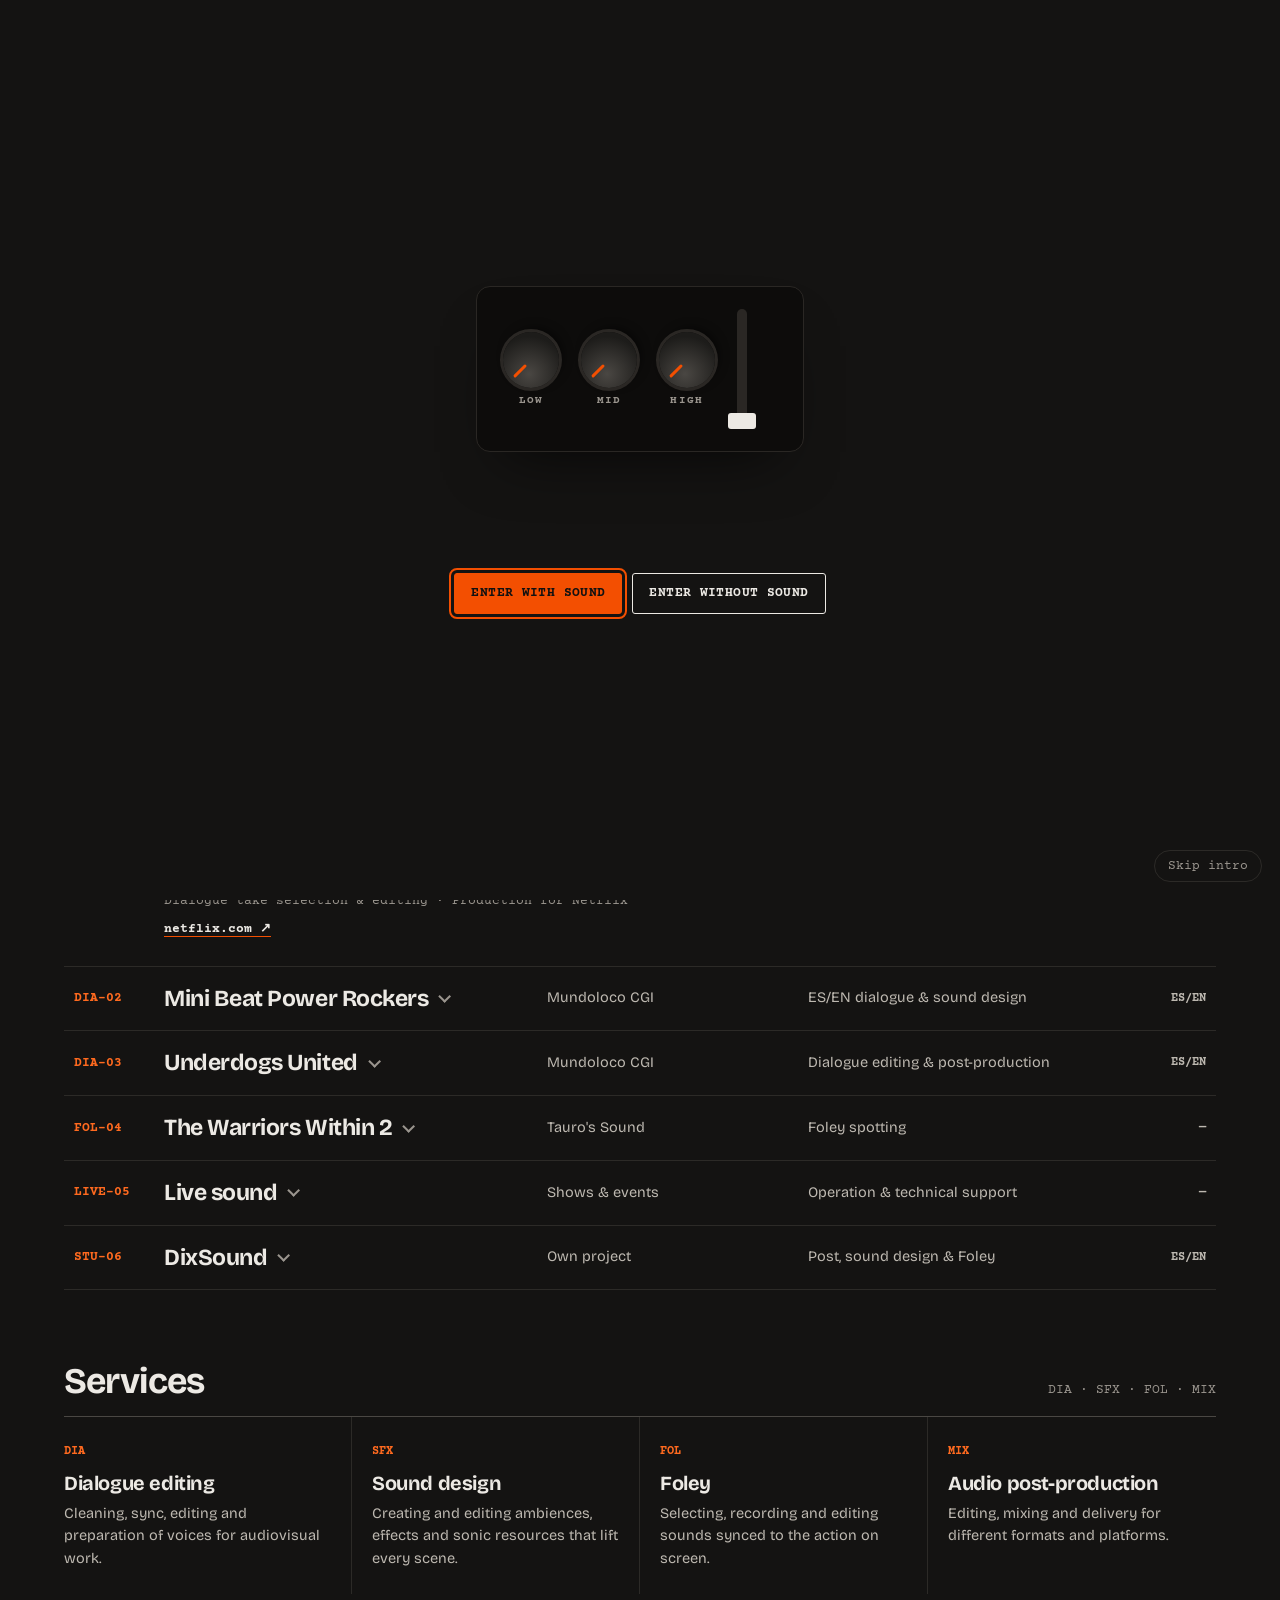
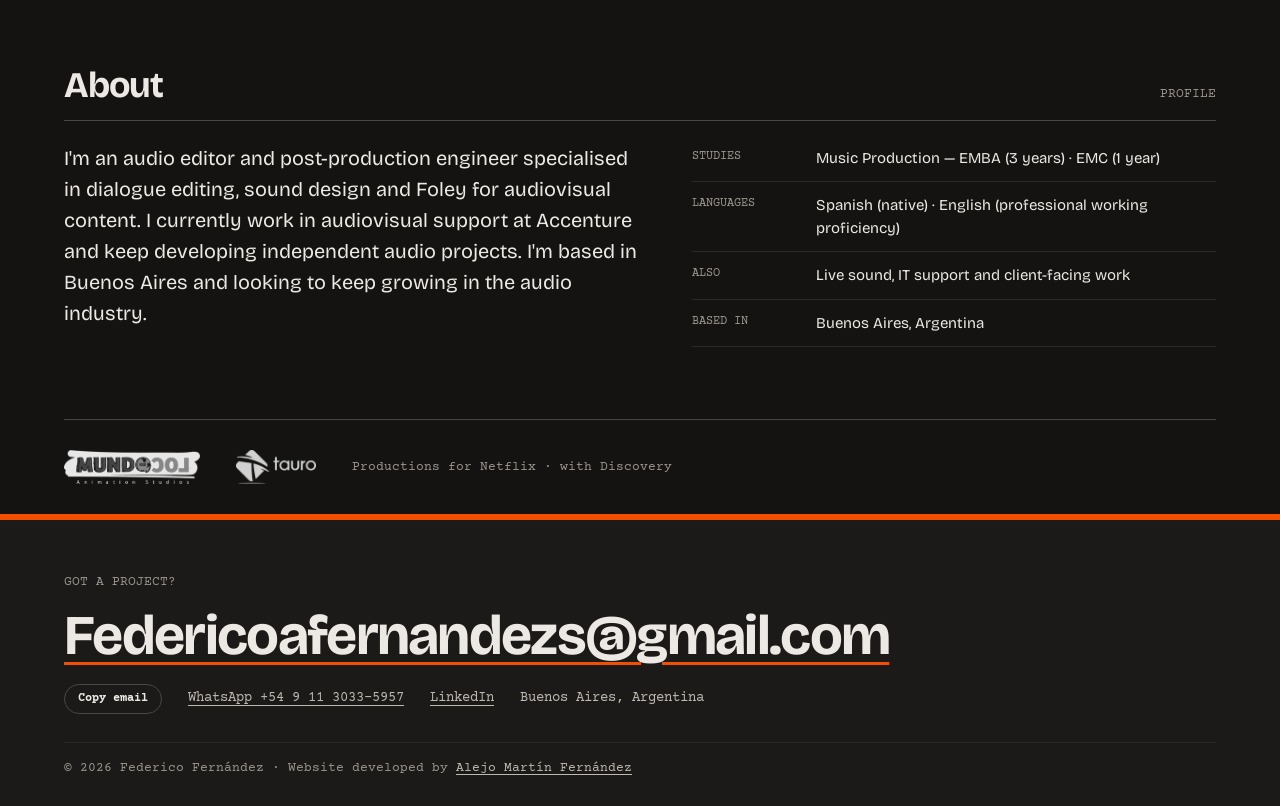
==== index.html @ eef37cda "demo v1" ====
<!doctype html>
<html lang="es" data-site="dark">
<head>
<meta charset="utf-8">
<meta name="viewport" content="width=device-width, initial-scale=1, viewport-fit=cover">
<title>Federico Fernández · Editor y postproductor de audio</title>
<meta name="description" content="Federico Fernández, editor y postproductor de audio en Buenos Aires. Edición de diálogos, diseño sonoro y Foley para animación, cine y series. Mafalda, Mini Beat Power Rockers, Underdogs United.">
<link rel="canonical" href="https://federicofernandez.com.ar/">
<meta name="theme-color" content="#141312">
<meta name="color-scheme" content="dark light">

<meta property="og:type" content="website">
<meta property="og:site_name" content="Federico Fernández">
<meta property="og:title" content="Federico Fernández · Editor y postproductor de audio">
<meta property="og:description" content="Edición de diálogos, diseño sonoro y Foley para animación, cine y series. Buenos Aires.">
<meta property="og:url" content="https://federicofernandez.com.ar/">
<meta property="og:image" content="https://federicofernandez.com.ar/og-image.jpg">
<meta property="og:image:width" content="1200">
<meta property="og:image:height" content="630">
<meta property="og:locale" content="es_AR">
<meta property="og:locale:alternate" content="en_US">
<meta name="twitter:card" content="summary_large_image">

<link rel="icon" href="favicon.svg" type="image/svg+xml">
<link rel="icon" href="favicon-32.png" sizes="32x32" type="image/png">
<link rel="apple-touch-icon" href="apple-touch-icon.png">
<link rel="manifest" href="site.webmanifest">

<script>
/* antes de pintar: tema, idioma e intro (evita parpadeos) */
(function(){var d=document.documentElement;d.classList.add('js');
  try{var t=localStorage.getItem('ff-theme');if(t==='light'||t==='dark')d.dataset.site=t}catch(e){}
  var l='es';try{l=localStorage.getItem('ff-lang')||((navigator.language||'').slice(0,2)==='en'?'en':'es')}catch(e){}
  if(l==='en')d.lang='en';
  var rm=window.matchMedia&&matchMedia('(prefers-reduced-motion: reduce)').matches,seen=null;
  try{seen=sessionStorage.getItem('ff-intro')}catch(e){}
  if(!rm&&!seen){d.classList.add('intro-on');setTimeout(function(){if(!window.FF_READY)d.classList.remove('intro-on')},5000)}
})();
</script>

<link rel="preconnect" href="https://fonts.googleapis.com">
<link rel="preconnect" href="https://fonts.gstatic.com" crossorigin>
<link rel="stylesheet" href="https://fonts.googleapis.com/css2?family=Bricolage+Grotesque:opsz,wght@12..96,400..700&family=Courier+Prime:wght@400;700&family=Archivo:wdth,wght@66,800&display=swap">
<link rel="preload" as="image" href="img/fede-oscuro-720.webp" imagesrcset="img/fede-oscuro-480.webp 480w, img/fede-oscuro-720.webp 720w, img/fede-oscuro-960.webp 960w" imagesizes="(max-width: 820px) 230px, 380px">
<link rel="stylesheet" href="css/styles.css">

<script type="application/ld+json">
{
  "@context": "https://schema.org",
  "@type": "Person",
  "name": "Federico Fernández",
  "jobTitle": "Editor y postproductor de audio",
  "url": "https://federicofernandez.com.ar/",
  "image": "https://federicofernandez.com.ar/img/fede-oscuro-720.webp",
  "email": "mailto:Federicoafernandezs@gmail.com",
  "address": {"@type": "PostalAddress", "addressLocality": "Buenos Aires", "addressCountry": "AR"},
  "knowsLanguage": ["es", "en"],
  "knowsAbout": ["Edición de diálogos", "Diseño sonoro", "Foley", "Postproducción de audio"],
  "sameAs": ["https://www.linkedin.com/in/federico-fernandez-954a44223"]
}
</script>
</head>
<body>
<a class="skiplink" href="#trabajos" data-en="Skip to work">Saltar a los trabajos</a>

<!-- INTRO: consola LOW · MID · HIGH (do-re-mi) -->
<div class="intro" id="intro" role="dialog" aria-modal="true" aria-labelledby="intro-name">
  <div class="istack">
    <div class="strip" aria-hidden="true">
      <div class="kw"><div class="knob"></div><span>LOW</span></div>
      <div class="kw"><div class="knob"></div><span>MID</span></div>
      <div class="kw"><div class="knob"></div><span>HIGH</span></div>
      <div class="fd"><i></i></div><div class="mt"></div>
    </div>
    <p class="inm" id="intro-name">Federico Fernández<small>Audio post-production</small></p>
    <div class="gate" id="gate">
      <button type="button" class="btn btn-p" data-sound="1" data-en="Enter with sound">Entrar con sonido</button>
      <button type="button" class="btn" data-sound="0" data-en="Enter without sound">Entrar sin sonido</button>
    </div>
  </div>
  <button type="button" class="skip" id="skip" data-en="Skip intro">Saltar intro</button>
</div>

<header class="bar">
  <div class="wrap">
    <a class="brand" href="#top" aria-label="Federico Fernández, inicio">
      <svg class="logo" viewBox="0 0 632 552" aria-hidden="true"><use href="#pulpo"/></svg>
      <span>Federico Fernández</span>
    </a>
    <nav class="nav" id="nav" aria-label="Principal">
      <a href="#trabajos" data-en="Work">Trabajos</a>
      <a href="#servicios" data-en="Services">Servicios</a>
      <a href="#perfil" data-en="About">Sobre mí</a>
      <a href="#contacto" data-en="Contact">Contacto</a>
    </nav>
    <div class="tools">
      <button type="button" class="ic" id="theme" aria-label="Cambiar a modo claro" data-en-label="Switch to light mode" data-es-label="Cambiar a modo claro">
        <svg viewBox="0 0 24 24" aria-hidden="true"><circle cx="12" cy="12" r="8.5" fill="none" stroke="currentColor" stroke-width="1.8"/><path d="M12 3.5a8.5 8.5 0 0 1 0 17z" fill="currentColor"/></svg>
      </button>
      <div class="lang" role="group" aria-label="Idioma / Language">
        <button type="button" data-l="es" aria-pressed="true">ES</button><button type="button" data-l="en" aria-pressed="false">EN</button>
      </div>
      <button type="button" class="ic menu-btn" id="menuBtn" aria-expanded="false" aria-controls="nav" aria-label="Menú" data-en-label="Menu" data-es-label="Menú">
        <svg viewBox="0 0 24 24" aria-hidden="true"><path d="M4 8h16M4 16h16" stroke="currentColor" stroke-width="1.8" fill="none"/></svg>
      </button>
    </div>
  </div>
</header>

<main id="top">
  <section class="wrap hero">
    <div class="hero-text">
      <p class="eyebrow rv" data-en="Audio editor &amp; post-production — Buenos Aires">Editor y postproductor de audio — Buenos Aires</p>
      <h1 class="rv" data-en="&lt;mark&gt;Dialogue editing&lt;/mark&gt;, &lt;mark&gt;sound design&lt;/mark&gt; and &lt;mark&gt;Foley&lt;/mark&gt; for animation, film and series.">Edición de <mark>diálogos</mark>, <mark>diseño sonoro</mark> y <mark>Foley</mark> para animación, cine y series.</h1>
      <p class="lead rv" data-en="I've worked on productions for Netflix and Discovery through Mundoloco CGI, and on Foley for The Warriors Within 2 with Tauro's Sound.">Trabajé en producciones para Netflix y Discovery a través de Mundoloco CGI, y en Foley para The Warriors Within 2 con Tauro's Sound.</p>
      <div class="ctas rv">
        <a class="btn btn-p" href="#trabajos" data-en="Listen to my work">Escuchar trabajos</a>
        <a class="btn" href="cv/federico-fernandez-cv.pdf" target="_blank" rel="noopener" data-en="Download CV">Descargar CV</a>
      </div>
    </div>
    <figure class="frm rv">
      <img class="ph ph-d" src="img/fede-oscuro-720.webp" srcset="img/fede-oscuro-480.webp 480w, img/fede-oscuro-720.webp 720w, img/fede-oscuro-960.webp 960w" sizes="(max-width: 820px) 230px, 380px" width="720" height="960" alt="Retrato de Federico Fernández" fetchpriority="high">
      <img class="ph ph-l" src="img/fede-claro-720.webp" srcset="img/fede-claro-480.webp 480w, img/fede-claro-720.webp 720w, img/fede-claro-960.webp 960w" sizes="(max-width: 820px) 230px, 380px" width="720" height="960" alt="Retrato de Federico Fernández" loading="lazy">
      <span class="note" aria-hidden="true">FF — DIA / SFX / FOL</span>
      <figcaption class="burn" aria-hidden="true"><span id="tc">TC 01:00:00:00</span><span>V1</span></figcaption>
    </figure>
  </section>

  <section class="wrap sec" id="trabajos" aria-labelledby="h-work">
    <div class="sech rv"><h2 id="h-work" data-en="Selected work">Trabajos</h2><span id="cueCount">6 cues</span></div>
    <div class="th" aria-hidden="true"><span>Cue</span><span data-en="Project">Proyecto</span><span data-en="Studio">Estudio</span><span data-en="Task">Tarea</span><span data-en="Lang.">Idioma</span></div>
    <div id="cues">
      <noscript><p>Mafalda (Mundoloco CGI · Netflix) · Mini Beat Power Rockers (Mundoloco CGI · Discovery) · Underdogs United (Mundoloco CGI · Discovery) · The Warriors Within 2 (Tauro's Sound) · Sonido en vivo · DixSound</p></noscript>
    </div>
  </section>

  <section class="wrap sec" id="servicios" aria-labelledby="h-serv">
    <div class="sech rv"><h2 id="h-serv" data-en="Services">Servicios</h2><span>DIA · SFX · FOL · MIX</span></div>
    <div class="sv">
      <div class="rv"><b>DIA</b><h3 data-en="Dialogue editing">Edición de diálogos</h3><p data-en="Cleaning, sync, editing and preparation of voices for audiovisual work.">Limpieza, sincronización, edición y preparación de voces para audiovisual.</p></div>
      <div class="rv"><b>SFX</b><h3 data-en="Sound design">Diseño sonoro</h3><p data-en="Creating and editing ambiences, effects and sonic resources that lift every scene.">Creación y edición de ambientes, efectos y recursos sonoros para potenciar cada escena.</p></div>
      <div class="rv"><b>FOL</b><h3>Foley</h3><p data-en="Selecting, recording and editing sounds synced to the action on screen.">Selección, grabación y edición de sonidos sincronizados con la acción en pantalla.</p></div>
      <div class="rv"><b>MIX</b><h3 data-en="Audio post-production">Postproducción de audio</h3><p data-en="Editing, mixing and delivery for different formats and platforms.">Edición, mezcla y preparación de audio para distintos formatos y plataformas.</p></div>
    </div>
  </section>

  <section class="wrap sec" id="perfil" aria-labelledby="h-about">
    <div class="sech rv"><h2 id="h-about" data-en="About">Sobre mí</h2><span data-en="Profile">Perfil</span></div>
    <div class="about">
      <p class="bio rv" data-en="I'm an audio editor and post-production engineer specialised in dialogue editing, sound design and Foley for audiovisual content. I currently work in audiovisual support at Accenture and keep developing independent audio projects. I'm based in Buenos Aires and looking to keep growing in the audio industry.">Soy editor y postproductor de audio, especializado en edición de diálogos, diseño sonoro y Foley para contenido audiovisual. Actualmente trabajo en soporte audiovisual en Accenture y sigo desarrollando proyectos de audio de forma independiente. Estoy en Buenos Aires y busco seguir creciendo en la industria del audio.</p>
      <dl class="facts rv">
        <div><dt data-en="Studies">Formación</dt><dd data-en="Music Production — EMBA (3 years) · EMC (1 year)">Producción musical — EMBA (3 años) · EMC (1 año)</dd></div>
        <div><dt data-en="Languages">Idiomas</dt><dd data-en="Spanish (native) · English (professional working proficiency)">Español (nativo) · Inglés (nivel profesional)</dd></div>
        <div><dt data-en="Also">Además</dt><dd data-en="Live sound, IT support and client-facing work">Sonido en vivo, soporte IT y atención a clientes</dd></div>
        <div><dt data-en="Based in">Base</dt><dd>Buenos Aires, Argentina</dd></div>
      </dl>
    </div>
  </section>

  <div class="wrap">
    <div class="cl rv">
      <img class="cl-mlc" src="img/mundoloco.webp" width="288" height="72" alt="Mundoloco CGI" loading="lazy">
      <img class="cl-tau" src="img/tauro.webp" width="169" height="72" alt="Tauro's Sound" loading="lazy">
      <span data-en="Productions for Netflix · with Discovery">Producciones para Netflix · con Discovery</span>
    </div>
  </div>
</main>

<footer id="contacto">
  <div class="wrap">
    <p class="kick" data-en="Got a project?">¿Tenés un proyecto?</p>
    <div class="big"><a href="mailto:Federicoafernandezs@gmail.com">Federicoafernandezs@gmail.com</a></div>
    <div class="row">
      <button type="button" class="copy" id="copy" data-en="Copy email">Copiar mail</button>
      <a href="https://wa.me/5491130335957" target="_blank" rel="noopener">WhatsApp +54 9 11 3033-5957</a>
      <a href="https://www.linkedin.com/in/federico-fernandez-954a44223" target="_blank" rel="noopener">LinkedIn</a>
      <span>Buenos Aires, Argentina</span>
    </div>
    <p class="credit">© <span id="yr">2026</span> Federico Fernández · <span data-en="Website developed by">Sitio desarrollado por</span> <a href="https://alejomfernandez.com.ar" target="_blank" rel="noopener">Alejo Martín Fernández</a></p>
  </div>
</footer>

<audio id="player" preload="none"></audio>
<div class="toast" id="toast" role="status" aria-live="polite"></div>

<svg width="0" height="0" style="position:absolute" aria-hidden="true"><defs><symbol id="pulpo" viewBox="0 0 632 552"><path fill-rule="evenodd" d="M200 5.5C195.8 7.2 191.7 7.9 182.6 8.3C168.4 9.1 164 10.8 157.8 18.2C152.5 24.4 146.1 30.8 138.2 37.8C131.5 43.6 124.2 54.8 122.1 62.2C120.9 66.3 121.1 67.8 123.1 75.9C125.2 83.8 126.2 85.9 130.9 91.8C137.7 100.3 144.7 114.8 152.2 136.5C160.2 159.4 161 162.5 161 169.2C161 174.8 160.9 175 157 177.5C154.9 178.8 152.6 180.8 152.1 181.8C150.2 185.4 134 187.2 124 184.9C117.1 183.3 104 176.8 98.2 171.9C90.6 165.7 85.3 161.7 79.1 157.4L73.7 153.7L78.6 151.8C82.6 150.2 84.1 150.1 86.7 151C88.4 151.6 92.4 152.5 95.5 153C106.4 154.8 122.9 148.3 129.3 139.8C137 129.7 133.2 114.6 122.5 112.6C115.4 111.2 108 114.8 104.5 121.4C101.6 126.8 103.4 127.9 110.2 124.7C114.8 122.5 115.8 122.3 117.5 123.4C123.3 127.2 116.4 134.2 103.1 138L94.9 140.3L92.2 138.2C84.2 131.8 82.2 131.2 62.3 128.4C60.6 128.1 57 126.4 54.3 124.5C43.2 116.5 37 114.8 26.5 117C16.1 119.1 11.2 122.6 7.2 130.5C4.4 136.2 2.6 145.4 3.9 147.9C4.5 148.9 8.5 151.2 12.7 153C17 154.8 22 157.5 23.8 159.1C26.4 161.4 28 162 31.6 162C36 162 46.3 164.9 50 167.2C51 167.9 52.1 169.3 52.4 170.5C52.7 171.7 54.6 173.3 57 174.4C61 176.2 62.6 178 64.6 183.5C65.3 185.4 67.1 187.1 69.8 188.5C72.1 189.7 75.2 191.8 76.7 193.2C80.4 196.7 86.1 200 88.3 200C90.9 200 100.5 207.4 102.8 211.2C103.9 213 105.3 216.1 105.9 218.1C107.3 222.6 110.5 226 113.1 226C114.3 226 116.5 227.1 118.2 228.5C119.8 229.9 122.1 231 123.4 231C124.6 231 126.6 231.7 127.8 232.6C129.5 233.8 131.3 234 134.5 233.5C137 233.2 139.8 233.3 140.9 233.9C142 234.5 146.5 235.1 151 235.2C157.9 235.3 159.5 235 162 233.2C163.6 232 166.2 231 167.7 231C169.3 231 172.4 230.1 174.5 228.9C176.7 227.8 180.2 226.9 182.3 226.9C184.4 226.9 187.4 226.3 189 225.5C195.5 222.1 202 224.9 204.1 231.9C204.9 234.8 205 238.6 204.1 247C203.1 257.1 202.6 259 199.3 265.1C195.6 271.7 190.7 278.4 182.8 287.4C180.7 289.8 176.2 295.3 172.8 299.7C160 316 154.4 322.6 143.7 333.9C127.5 350.9 123 358.8 123 370C123 376.9 127.1 387 132.6 393.7C142.5 405.7 162 414.3 168.4 409.5C169.5 408.7 171.5 408 173 408C174.7 408 176.9 406.6 179.8 403.5C182.1 401 185.9 398.1 188.3 397C190.6 395.9 196.1 391.7 200.5 387.6L208.5 380.3L207.1 376.9C206.4 375 204.9 371 203.8 368C200.2 357.9 192.1 349 186.5 349C183.2 349 171.1 355.2 168 358.5C165.6 361.1 164.2 368.8 165.4 373.4C166.3 377.1 170.1 377.7 173.8 375C176.4 373 176.7 372.3 176.3 368.9C175.8 365.3 175.9 365 179.5 363.3C183.2 361.5 183.2 361.6 185.1 363.9C186.1 365.2 187 367.3 187 368.6C187 370.9 188.1 372.2 192.4 375.3C195.4 377.5 193.6 380.1 185.8 385C176.4 390.9 173.1 392.3 169.7 391.6C168.1 391.3 165.9 391.5 164.8 392.1C163.2 393 162.4 392.8 160.7 391.2C159.5 390.1 156.9 389 154.9 388.6C149.7 387.7 144.8 384.1 142.6 379.7C141 376.3 140.9 375.2 142 369.7C143.6 361.6 147 354.9 151.7 351C153.8 349.3 162.9 344.2 171.9 339.8C188 332 188.5 331.8 194.4 332.2L200.5 332.7L205.6 327.3C209.9 322.8 211.2 322 214.3 322C217.7 322 218.2 321.6 220.4 317.1C223.2 311.7 230.1 306 237.1 303.4C239.9 302.4 244.8 301.8 250.5 301.7C260.1 301.7 263.4 302.6 285.5 311.1C308.1 319.9 339.5 349.5 346.4 368.6C348.4 374.1 349.9 376.3 354.7 380.7C357.9 383.6 362.5 387.1 365 388.4C367.5 389.7 372.1 392.8 375.2 395.2C378.3 397.5 383.6 401 387 402.9C393.4 406.6 404.7 417.3 408.2 423.1C413.3 431.7 418.4 435 426.5 435C432.7 435 434.6 435.7 440.7 440.7C445.5 444.6 446.9 444.8 452.9 442.6C455.5 441.7 460.3 441 464.7 441C473.7 441 476.6 439.9 485.9 432.7C489.9 429.6 495.9 426.1 499.2 424.8C504.8 422.8 506 421.8 515.1 411.1C520.5 404.7 526.5 396.8 528.5 393.4C530.5 390 534.3 385.3 537 383.1C541.7 379.1 542.1 379 549.3 379C557.1 379 558.9 378 562 372.1C563.5 369.3 571.7 365.4 586.5 360.7C601.6 355.9 603.9 354.9 608.7 350.1C611 347.9 613.5 346 614.3 346C616.5 346 623.9 337.3 626.3 332.1C628.6 326.8 628.3 321.5 624.5 306.7C622.3 297.5 622.2 296.5 623.5 292.7C626.8 283.3 623.3 282.1 618.8 291C615.3 298.1 613.7 308.3 614.6 318.2C615.7 331.4 610.8 345.2 604.5 346.6C602.9 346.9 598.1 348.7 594 350.5C589.9 352.3 578.4 356.2 568.5 359.1C544.2 366.1 535.9 370.3 525.1 381.1C520.5 385.7 515.3 391.8 513.5 394.5C503.9 409.1 502.9 410 493 415.3C487.8 418 482.2 421.3 480.7 422.6C476.6 426.1 470.8 427.2 459.5 426.8C449.6 426.5 449.2 426.4 443.4 422.6C440.2 420.4 435 417.7 432 416.5C427.3 414.7 425.7 413.3 421.3 407.4C418.3 403.4 413.7 398.8 410.3 396.5C406.6 393.9 403.7 390.9 402.4 388.3C395.6 375 387 364.9 373.9 354.9C366.3 349.1 364 345.8 364 340.5C364 336.5 360.9 328 358.7 325.9C357.5 324.8 352.9 321.8 348.6 319.2C340.6 314.4 335.5 309.3 321.8 292.2C315.1 283.9 306.8 277 303.5 277C299.3 277 298.8 283.1 302.5 289C303.9 291.2 304.8 293 304.5 293C304.2 293 301.9 291.5 299.3 289.6C296.6 287.8 291.4 285 287.5 283.4C281.5 281 279.2 280.5 271.5 280.5C259.5 280.6 252.7 283 235 293.5C222.4 301.1 218 302.7 218 299.9C218 299.4 218.7 297.2 219.6 295C222.3 288.2 219.3 285.4 215.2 290.9C214.1 292.5 207.7 298.1 201.2 303.3C194.7 308.6 187.9 314.5 186.2 316.4C182.8 320.2 169.9 329 167.5 329C166.8 329 165.9 328.6 165.6 328.1C164.8 326.9 170.7 318.1 175.4 313.4C177.6 311.2 182.7 305.6 186.5 301C203.3 280.8 207.8 273.3 214.8 253.5C217.7 245.2 218.3 242 218.4 234.9C218.5 225.2 217.6 223.4 211 220C201.9 215.4 189.2 215 174.6 219C167.2 221.1 166 221.1 157.2 220C149.6 218.9 146.8 219 142.3 220C135.5 221.7 125.6 220.3 121.1 217.1C118.4 215.1 118.1 214.3 117.8 208.7L117.5 202.5L111.8 200.5C108.5 199.3 105.3 197.4 104.1 195.9C102.9 194.4 99.7 192.4 96.9 191.4C91.3 189.4 80 180 74.6 172.9C72.9 170.7 68.2 166.4 64.1 163.3C59.1 159.5 57.1 157.5 57.8 156.8C59.5 155.1 63.6 156.7 69.2 161.3C72.1 163.6 77.2 166.9 80.5 168.5C83.8 170.1 88.8 173.5 91.5 176C106.2 189.5 131.8 199.9 150.6 200C156.3 200 162.4 199.1 170.6 197.1C177.2 195.5 187 193.2 192.5 192C198 190.8 205.6 188.7 209.4 187.4C217 184.8 225 184.2 225 186.2C225 186.9 222.7 191.1 220 195.5C215.2 203.3 215.2 203.5 217.5 203.8C221.3 204.3 227 200.7 234.6 192.8C242.6 184.6 254.1 169 255.8 164C257 160.7 256.5 154 254.8 150.8C253.3 147.8 248.3 145.9 243.2 146.2C238.6 146.5 238.4 146.6 235 152.5C228.5 163.5 218.9 171.6 210.2 173.5C207.4 174.1 206.6 173.8 205.4 172.1C204.2 170.4 202.8 170 198.7 170L193.5 169.9L197.2 166.9C199.3 165.2 201 163.3 201 162.6C201 161.9 198.1 159.5 194.5 157.2C190.9 154.9 188 152.6 188 152.1C188 151.2 191.8 151.4 197.2 152.5C200.6 153.1 199.9 151.3 195 146.5C192.2 143.8 190 141.3 190 140.9C190 140.5 192.7 141.1 196.1 142.1C199.6 143.2 207 144.3 213.6 144.7C224.7 145.3 225 145.3 227 142.9C229.4 140.1 231.5 136.4 232.5 133.1C233.2 130.8 233.1 130.8 228.2 131.5C224.9 131.9 222.4 131.7 220.9 130.9C219.6 130.3 213.6 128.6 207.5 127.3C194 124.4 184.9 120.1 175.3 112.1C162.4 101.2 147.7 78.9 147.7 70.1C147.7 64.2 152 57.9 164.2 45.8C174.6 35.4 175.2 35 183.2 32.4C189.8 30.3 193.5 29.7 201.5 29.6C212.8 29.5 215.4 30.4 221.5 36.7C226.3 41.6 226.6 43.7 224 52.2C221.5 60.5 218.1 64.7 208.6 71.1C202.2 75.4 196.4 76.3 193.6 73.4C191.5 71.3 191.6 69.8 194 66.7C195.5 64.8 197.2 64 200.3 63.8C203.7 63.6 204.5 63.1 204.5 61.5C204.5 60.4 203.5 59.1 202.2 58.5C201 58 200 56.7 200 55.7C200 53.3 197 53.9 188.3 58.1C179.3 62.4 176 65.5 176 69.3C176.1 73.3 182 81.6 185.8 83.1C188.3 84.1 207.6 83.6 212.5 82.4C213.8 82.1 216.3 83.1 219 84.9C223.8 88.2 228.2 88.8 232.5 86.8C235.7 85.3 235.3 84 231.1 82.6C229.1 82 227.4 80.5 226.9 79.3C226.2 77.4 226.6 76.6 229.1 74.8C233.6 71.5 238.7 62.3 240.5 54.4C241.4 50.6 242.8 45.5 243.7 43C245.2 38.6 245.2 38.3 242.6 31.9C241.2 28.3 240 24.8 240 24.1C240 23.5 238.5 22 236.6 20.9C234.4 19.6 232.7 17.6 232 15.5C230.3 10.3 227.2 7 224.2 7C222.7 7 219.5 6.1 217.1 5C211.6 2.5 206.9 2.6 200 5.5ZM320.7 28.1C314.6 29 313.5 30 311.4 36.2C309.4 42.3 309.9 48.1 313 54.3C316.9 62 318.9 63.4 325.7 62.7C330 62.3 332 61.5 333.2 59.9C335.4 57.2 335.5 51.7 333.4 49.9C332 48.8 331.4 48.9 329.4 51.3C328.1 52.8 326.7 54 326.1 54C324.3 54 321 48.8 321 45.9C321 42.7 322.6 40.8 327 39C331.6 37.1 345.2 40.8 349.8 45.3C355 50.3 357.3 56.1 356.8 63C356.4 68.2 355.9 69.4 352.2 73.4C346.9 79.2 346.5 83.3 351 88.3C354.7 92.5 375.3 101 377.8 99.3C380.7 97.5 381.4 93.1 379.6 87.5C378.7 84.7 378 80.3 378 77.9C377.9 70.1 375.3 58.3 372.4 53C367.4 43.8 360.6 38.9 343.7 32.1C334.4 28.4 327.2 27.2 320.7 28.1ZM472 71.1C467.9 72.7 463 74.3 461 74.6C459.1 75 454 76.6 449.8 78.2C439.4 82.1 435.9 86 434.2 95.5C433.5 99.4 431.8 104.3 430.5 106.6C428.1 110.7 419.1 118.2 414.5 120C413.1 120.5 412 121.3 412 121.8C412 122.6 426.4 136 427.3 136C428.3 136 441 119.9 443 116.1C444.2 113.7 445.8 108.6 446.6 104.8C447.4 100.9 448.7 96.6 449.4 95.1C452.4 89.4 462.1 83.5 470.9 82.1C473.6 81.7 477.1 80.5 478.6 79.5C480.6 78.2 482.4 77.9 485.8 78.4C491.5 79.2 494.2 80.9 498 86.2C501.8 91.4 501.8 95.3 498.2 101.1C494.7 106.6 493.5 107.5 488.5 108.9C484 110.1 480.7 108.6 478.8 104.4C477 100.4 479.1 97 483.5 97C487.7 97 488.9 95 487 91.4C483.8 85.6 473.1 90.2 469.7 98.9C468.1 102.8 468.7 108.7 471.1 113.2C474 118.6 482.7 120.4 493.4 117.6C500.5 115.7 503 114 509 106.8C513.7 101.2 514 100.5 514 95.2C514 88.7 511.4 82.1 507.2 77.7C502.7 72.9 501.6 72.5 481.5 68.6C480.4 68.3 476.1 69.5 472 71.1ZM281.8 84.5C274.6 86.5 268.7 90.3 266.2 94.8C265 97 264 99.3 264 99.8C264 100.4 263.1 103.4 261.9 106.5C260.5 110.4 257.7 114.2 252.6 119.7C243.4 129.6 242.1 131.8 244.6 133.7C246.9 135.4 255.5 138 258.6 138C259.9 138 264 136.9 267.7 135.5C271.4 134.2 274.6 133.3 274.9 133.6C275.2 133.8 274.4 137.2 273.2 141C270.6 149 268.6 164 269.9 165.3C272.9 168.3 282.5 159.4 285 151.5C285.7 149.3 287.8 145.2 289.6 142.5C293.2 137 300.9 130.5 302.2 131.8C302.7 132.3 303.4 135.9 303.9 139.8C304.3 143.7 304.9 147.3 305.3 147.6C305.7 148 307.8 146.9 310 145.1C313.3 142.5 314.3 142.1 316 143C318.6 144.4 318.5 146.2 315.6 149.7C308.7 158 306.5 167.5 307.2 186.7C307.7 198.1 308.2 202 310.5 209C317 229.3 322.9 235.5 345.6 246.6C367.8 257.4 367.5 257.3 382.5 257.6C393.9 257.8 396.2 258.1 401.5 260.3C408.9 263.5 416.1 264.7 436 265.9C453.1 266.9 457 268 475.8 277.5C480.7 280 486.2 282.3 488.1 282.6C490 283 492.6 283.8 494 284.5C497 285.9 515.9 286 516.2 284.5C516.7 282.9 509.9 279 506.6 279C500 279 488.6 275.8 481.6 272C470.8 266.1 455.2 260.3 446.9 259C442.8 258.4 432.9 257.5 424.8 257.1C409.6 256.2 403.7 254.8 409.5 253.5C416.9 251.8 431.5 245.7 437.8 241.6C445.6 236.6 448.7 233 452.5 224.9C458.3 212 458.1 200 451.6 181.1C446.2 165.6 444.9 163.6 429.1 147.9C413 131.8 405.9 126.2 392.5 118.8C387.6 116.1 381.1 112.4 378.2 110.6C375.3 108.7 369 106 364.2 104.5C352.3 100.8 345 96.7 340.6 91.5C338.1 88.5 335.7 86.7 333 86C328.6 84.8 326.9 85.1 315.7 88.7L307.9 91.2L304.2 88.6C299.7 85.6 292.7 83 289.1 83.1C287.7 83.1 284.4 83.8 281.8 84.5ZM551.5 137.4C550.7 139.3 548.4 142.1 546.5 143.6C541.7 147.2 541.8 151.3 546.7 153.9C548.6 154.9 549.2 154.7 550.7 153C553.1 150.2 554.3 150.5 557.8 154.4C560.4 157.4 563 164.8 563 169.4C563 170.2 564.5 174.1 566.4 178.2C569.9 186 573.2 189.8 580.5 195.1C582.9 196.8 585.4 199.5 586.1 201.1C587.3 204.2 587 211.5 585.1 224.5C584.5 228.4 583.6 237.7 583.1 245.3C582.3 258.3 582 259.5 578.6 266.4C574.1 275.6 561.5 288 548.4 296.1C536.4 303.5 533.9 304.4 527.3 302.9C523.3 302 520.1 302 513.8 302.8C506.2 303.9 505.5 303.9 503.6 302.1C501.9 300.6 499.2 300.1 490 299.5C478.9 298.8 478.4 298.6 472.1 294.7C460.3 287.2 450.3 285.4 437.6 288.4C432.5 289.6 430.6 289.6 424.2 288.4C417 287 383.9 274.5 372.8 268.9C368.4 266.7 365.7 266 361 266C354.8 266 355 266.1 349.7 259.8C348.3 258.1 344.2 255.9 337.7 253.6C320.9 247.4 317.1 244.7 311.5 234.5C310 231.8 307 226.7 304.8 223.4C302.2 219.3 300.2 214.4 298.9 209C296.7 199.7 295.5 197 293.6 197C292.2 197 291 201.2 291 206.4C291 214.7 301.8 242 308 249.2C310.6 252.3 314.4 254.7 323.5 259C331 262.6 336.7 266 338.6 268.1C342.2 272.1 358 292.9 358.7 294.6C358.9 295.3 360.4 296.4 362 297C363.8 297.7 365.3 299.4 366 301.3C367.4 305.3 371.6 309.8 375.7 311.5C378 312.5 379 313.7 379.5 316.2C380.6 321.3 383.4 326.1 395.3 344C401.3 353 409.2 366.5 412.8 374C419.2 387.1 419.7 387.8 431 399.1C439.2 407.3 444.1 411.4 448.2 413.4C453.5 416 454.5 416.1 461.7 415.5C470.3 414.7 474.4 413.2 484.1 407.3C487.7 405.1 491.7 402.9 493.1 402.5C497.2 401.2 501.8 397.2 506 391C508.2 387.7 510.3 384.4 510.6 383.5C511.7 380.8 508.8 381.9 504 385.9C501.5 388 492.7 393.2 484.4 397.5C466 407.1 463.1 407.5 454.6 401.6C442.3 393.1 430 377.8 414 351C410.5 345.2 404.8 335.7 401.3 329.9L394.9 319.2L396.4 315.7C398.3 311 405.2 306 409.7 306C411.5 306 414.7 306.7 416.7 307.5C420.8 309.2 435 309.6 436.6 308C437.3 307.3 438.8 307.4 441.3 308.5C443.3 309.3 446.1 310 447.5 310C449 310 451 310.4 452 311C453 311.5 455.5 312.2 457.5 312.5C462.7 313.1 464.8 313.9 469.9 317C472.5 318.5 478 320.8 482.3 322L490 324.3L497.1 321.5C504 318.7 504.4 318.7 512.3 319.8C519.8 320.8 532.6 320.7 540.7 319.4C544.6 318.8 552.2 312.5 558.5 304.8C561.8 300.6 564.1 298.8 566.8 298C573.1 296.3 588 277 592.2 265.1C593.4 261.8 594.8 253.6 595.6 245C596.4 237 597.4 228.5 597.9 226C599.3 219.1 596.3 193.6 593.5 189.1C593.2 188.5 591.7 188 590.2 188C588.5 188 585.6 186.5 582.5 183.9C576.1 178.7 571.5 169.8 568.9 157.6C566.5 146.8 564.3 141.7 560.2 137.2C556.1 132.9 553.3 133 551.5 137.4ZM264.3 176.7C260.7 179.9 251.4 191.4 246.6 198.4C238 211 234.3 220.6 231.5 236.7C230.7 241.7 229.3 247.8 228.5 250.1C227.6 252.5 226.3 258.5 225.5 263.5C224.7 268.4 223.8 273.5 223.4 274.7C222.3 278.5 225.8 278.9 228.7 275.4C229.9 273.8 231 272 231 271.4C231 270.8 232.9 267.4 235.2 263.9C237.5 260.4 241 254.6 242.9 251C244.9 247.5 247.7 243.9 249.2 243.1C251.6 241.7 252.2 241.7 255.3 243.2C257.2 244.1 260.7 247.4 263.1 250.6C266.5 255 269.5 257.5 276 261.2C285.6 266.7 289 267.3 289 263.6C289 261.9 288 260.5 285.6 259.1C279.9 255.6 277.2 252 275.5 246.2C274.6 243 272.7 238.5 271.4 236.1C265.4 225.2 264.6 208.6 269 189.2C270.8 181.5 271.2 178.5 270.4 177.2C268.8 174.8 266.7 174.6 264.3 176.7ZM563.7 215.8C562.7 216.9 562 219.3 562 221.7C562 223.9 561.4 227.3 560.6 229.1C559.9 231 558.7 235.9 558 240C556 253.3 552.6 259.3 543.5 266C538.6 269.6 534.5 275.4 535.6 277.2C536.6 278.8 540.4 277.9 547.4 274.6C557 269.9 562.2 265.2 565.9 257.8C569.4 250.9 569.8 244.8 567.6 234.5C566.4 229.1 566.5 228.1 568.2 224.7C570.7 219.8 570.3 214.6 567.4 214.2C566.3 214 564.6 214.8 563.7 215.8Z"/></symbol></defs></svg>

<script src="js/data.js" defer></script>
<script src="js/main.js" defer></script>
</body>
</html>
---- css/styles.css ----
/* =========================================================
   Federico Fernández — Portfolio
   Dirección "Hoja de cues": lista editorial de una columna ancha.
   Tema oscuro (papel carbón) por defecto, claro (papel) opcional.
   ========================================================= */
:root{
  --o:#F34F01;
  --f-d:"Bricolage Grotesque",ui-sans-serif,system-ui,-apple-system,"Segoe UI",sans-serif;
  --f-c:"Courier Prime","Courier New",ui-monospace,monospace;
  --f-x:"Archivo","Arial Narrow",sans-serif;
  --ease:cubic-bezier(.6,0,.2,1);
  /* oscuro */
  --bg:#141312; --bg2:#1b1a18; --ink:#ece9e4; --ink2:#bdb8b0; --mut:#9a958e; --rule:#2c2a27; --line:#4a4743;
  --mk:rgba(243,79,1,.34); --mkrow:rgba(243,79,1,.15); --acc:#ff6a1f; --strip:#0d0c0b; --wave:#6d6862; --wave-on:#F34F01;
  color-scheme:dark;
}
[data-site="light"]{
  --bg:#ffffff; --bg2:#f6f5f3; --ink:#121212; --ink2:#333230; --mut:#646360; --rule:#e6e5e3; --line:#121212;
  --mk:rgba(243,79,1,.3); --mkrow:rgba(243,79,1,.12); --acc:#c13e00; --strip:#121212; --wave:#b9b6b1; --wave-on:#d94600;
  color-scheme:light;
}

*,*::before,*::after{box-sizing:border-box}
html{scroll-behavior:smooth;-webkit-text-size-adjust:100%;scroll-padding-top:84px}
body{margin:0;background:var(--bg);color:var(--ink);font-family:var(--f-d);font-size:16px;line-height:1.55;transition:background-color .45s,color .45s;-webkit-font-smoothing:antialiased;overflow-x:clip}
img,svg{display:block;max-width:100%}
a{color:inherit}
button{font:inherit;color:inherit}
:focus-visible{outline:2px solid var(--o);outline-offset:3px;border-radius:2px}
.wrap{width:100%;max-width:1240px;margin-inline:auto;padding-inline:clamp(16px,3.5vw,44px)}
.skiplink{position:absolute;left:12px;top:-60px;z-index:100;background:var(--o);color:#111;padding:10px 14px;font:700 13px/1 var(--f-c);text-decoration:none;transition:top .2s}
.skiplink:focus{top:12px}

/* ---------- botones ---------- */
.btn{display:inline-flex;align-items:center;gap:8px;font:700 12.5px/1 var(--f-c);text-transform:uppercase;letter-spacing:.03em;text-decoration:none;padding:13px 16px;border:1.5px solid var(--ink);border-radius:3px;background:transparent;color:var(--ink);cursor:pointer;transition:background-color .25s,color .25s,border-color .25s,transform .25s var(--ease)}
.btn:hover{transform:translateY(-2px)}
.btn-p{background:var(--o);border-color:var(--o);color:#111}
.btn:not(.btn-p):hover{background:var(--ink);color:var(--bg)}

/* ---------- barra ---------- */
.bar{position:sticky;top:0;z-index:40;background:var(--bg);border-bottom:1px solid var(--line);transition:background-color .45s,border-color .45s}
.bar .wrap{display:flex;align-items:center;gap:18px;min-height:62px}
.brand{display:flex;align-items:center;gap:12px;text-decoration:none;font-weight:700;font-size:17px;letter-spacing:-.01em;white-space:nowrap}
.logo{width:36px;height:auto;fill:var(--o);transition:transform .6s var(--ease)}
.brand:hover .logo{transform:rotate(-12deg) scale(1.06)}
.nav{margin-left:auto;display:flex;gap:24px;font:400 13px/1 var(--f-c);text-transform:uppercase}
.nav a{text-decoration:none;color:var(--ink2);position:relative;padding-block:6px}
.nav a::after{content:"";position:absolute;left:0;right:0;bottom:0;height:2px;background:var(--o);transform:scaleX(0);transform-origin:left;transition:transform .35s var(--ease)}
.nav a:hover,.nav a.on{color:var(--ink)}
.nav a:hover::after,.nav a.on::after{transform:scaleX(1)}
.tools{display:flex;align-items:center;gap:10px}
.ic{display:grid;place-items:center;width:36px;height:36px;border:1px solid var(--line);border-radius:999px;background:transparent;cursor:pointer;color:var(--ink);transition:transform .4s var(--ease),background-color .25s}
.ic svg{width:18px;height:18px}
#theme:hover svg{transform:rotate(180deg)}
#theme svg{transition:transform .5s var(--ease)}
.lang{display:inline-flex;border:1px solid var(--line);border-radius:999px;overflow:hidden;font:700 11.5px/1 var(--f-c)}
.lang button{border:0;background:transparent;color:var(--mut);padding:9px 10px;cursor:pointer;transition:background-color .25s,color .25s}
.lang button[aria-pressed="true"]{background:var(--ink);color:var(--bg)}
.menu-btn{display:none}

/* ---------- hero ---------- */
.hero{display:grid;grid-template-columns:minmax(0,1.4fr) minmax(0,.6fr);gap:clamp(24px,4vw,56px);padding-block:clamp(36px,6vw,76px) 36px;align-items:end;border-bottom:1px solid var(--line)}
.hero>*{min-width:0}
.eyebrow{font:400 13px/1.4 var(--f-c);text-transform:uppercase;letter-spacing:.04em;margin:0 0 18px;color:var(--ink2)}
h1{font-size:clamp(34px,5.6vw,76px);line-height:1.02;letter-spacing:-.035em;margin:0;font-weight:700;font-variation-settings:"opsz" 96;text-wrap:balance}
h1 mark{color:inherit;background:linear-gradient(var(--mk),var(--mk)) no-repeat 0 88%/0% 40%;transition:background-size .8s var(--ease)}
.ready h1 mark{background-size:100% 40%}
.ready h1 mark:nth-of-type(2){transition-delay:.22s}
.ready h1 mark:nth-of-type(3){transition-delay:.44s}
.lead{margin:20px 0 0;max-width:56ch;font-size:16.5px;line-height:1.6;color:var(--ink2)}
.ctas{display:flex;flex-wrap:wrap;gap:10px;margin-top:24px}
.frm{position:relative;margin:0;width:100%;max-width:380px;justify-self:end}
.frm .ph{width:100%;height:auto;aspect-ratio:3/4;object-fit:cover;background:var(--bg2)}
.ph-l{display:none}
[data-site="light"] .ph-d{display:none}
[data-site="light"] .ph-l{display:block}
.burn{position:absolute;left:10px;right:10px;bottom:10px;display:flex;justify-content:space-between;font:700 12px/1 var(--f-c);color:#fff;font-variant-numeric:tabular-nums}
.burn span{background:rgba(0,0,0,.62);padding:4px 6px;border-radius:2px}
.note{position:absolute;top:12px;left:-12px;background:var(--o);color:#111;font:700 11.5px/1.2 var(--f-c);padding:6px 9px;transform:rotate(-3deg);transition:transform .5s var(--ease)}
.frm:hover .note{transform:rotate(0) translateX(4px)}

/* ---------- secciones ---------- */
.sec{padding-block:clamp(40px,6vw,64px) 8px}
.sech{display:flex;justify-content:space-between;align-items:baseline;gap:12px;margin-bottom:14px}
.sech h2{margin:0;font-size:clamp(26px,3vw,36px);letter-spacing:-.025em;line-height:1.1}
.sech span{font:400 12.5px/1 var(--f-c);color:var(--mut);text-transform:uppercase}

/* ---------- lista de cues ---------- */
.th,.rowb{display:grid;grid-template-columns:76px minmax(0,1.5fr) minmax(0,1fr) minmax(0,1.3fr) 64px;gap:14px;align-items:center}
.th{font:400 11.5px/1 var(--f-c);text-transform:uppercase;color:var(--mut);padding:10px;border-bottom:1.5px solid var(--line)}
.th span:last-child{text-align:right}
.cue{border-bottom:1px solid var(--rule)}
.rowb{width:100%;padding:19px 10px;border:0;margin:0;color:inherit;text-align:left;cursor:pointer;background:linear-gradient(var(--mkrow),var(--mkrow)) no-repeat 0 0/0% 100%;transition:background-size .5s var(--ease)}
.rowb:hover,.rowb[aria-expanded="true"]{background-size:100% 100%}
.rowb:focus-visible{outline-offset:-2px}
.rowb .n{font:700 13px/1 var(--f-c);color:var(--acc)}
.rowb .pt{font-size:clamp(19px,2vw,23px);font-weight:700;letter-spacing:-.02em;line-height:1.12;display:flex;align-items:center;gap:10px}
.rowb .pt i{flex:none;width:9px;height:9px;border-right:2px solid var(--mut);border-bottom:2px solid var(--mut);transform:rotate(45deg) translateY(-3px);transition:transform .4s var(--ease),border-color .3s}
.rowb[aria-expanded="true"] .pt i{transform:rotate(225deg) translate(-2px,-1px);border-color:var(--o)}
.rowb .st,.rowb .ta{font-size:14.5px;color:var(--ink2)}
.rowb .lg{font:700 12px/1 var(--f-c);text-align:right;color:var(--ink2)}
.xp{display:grid;grid-template-rows:0fr;transition:grid-template-rows .5s var(--ease)}
.xp.open{grid-template-rows:1fr}
.xp>div{overflow:hidden;min-height:0;visibility:hidden;transition:visibility 0s .5s}
.xp.open>div{visibility:visible;transition:visibility 0s}
.xin{display:grid;grid-template-columns:minmax(0,1.15fr) minmax(0,1fr);gap:28px;padding:2px 10px 26px 100px;opacity:0;transform:translateY(-6px);transition:opacity .35s,transform .45s var(--ease)}
.xp.open .xin{opacity:1;transform:none;transition-delay:.08s}
.xin.solo{grid-template-columns:minmax(0,1fr)}
.xin p{margin:0;font-size:15.5px;line-height:1.62;max-width:60ch}
.via{display:block;margin-top:10px;font:400 13px/1.4 var(--f-c);color:var(--mut)}
.xlink{display:inline-block;margin-top:12px;font:700 12.5px/1 var(--f-c);text-decoration:underline;text-decoration-color:var(--o);text-underline-offset:4px}
.au{display:grid;gap:10px;align-content:start}
.wv{position:relative;height:60px;border-bottom:1px solid var(--line)}
.wv canvas{display:block;width:100%;height:100%}
.wv input{position:absolute;inset:0;width:100%;height:100%;margin:0;opacity:0;cursor:pointer}
.wv:has(input:focus-visible){outline:2px solid var(--o);outline-offset:3px}
.act{display:flex;flex-wrap:wrap;gap:12px;align-items:center;font:400 12.5px/1 var(--f-c);color:var(--ink2);font-variant-numeric:tabular-nums}
.play{width:40px;height:40px;border-radius:50%;border:0;background:var(--ink);display:grid;place-items:center;cursor:pointer;transition:transform .3s var(--ease)}
.play:hover{transform:scale(1.07)}
.play::before{content:"";border:7px solid transparent;border-left:11px solid var(--o);border-right:0;margin-left:4px}
.play[aria-pressed="true"]::before{border:0;width:12px;height:13px;margin:0;background:linear-gradient(90deg,var(--o) 0 4px,transparent 4px 8px,var(--o) 8px 12px)}

/* ---------- servicios ---------- */
.sv{display:grid;grid-template-columns:repeat(4,minmax(0,1fr));border-top:1px solid var(--line)}
.sv>div{padding:20px 20px 24px;border-right:1px solid var(--rule)}
.sv>div:first-child{padding-left:0}
.sv>div:last-child{border-right:0}
.sv b{font:700 12px/1 var(--f-c);color:var(--acc)}
.sv h3{margin:10px 0 8px;font-size:20px;letter-spacing:-.02em;line-height:1.15}
.sv p{margin:0;font-size:14.5px;line-height:1.55;color:var(--ink2)}

/* ---------- sobre mí ---------- */
.about{display:grid;grid-template-columns:minmax(0,1.1fr) minmax(0,1fr);gap:clamp(24px,4vw,56px);border-top:1px solid var(--line);padding-top:22px}
.bio{margin:0;font-size:clamp(17px,1.6vw,20px);line-height:1.55;max-width:58ch}
.facts{margin:0;display:grid}
.facts div{display:grid;grid-template-columns:110px minmax(0,1fr);gap:14px;padding:12px 0;border-bottom:1px solid var(--rule)}
.facts div:first-child{padding-top:4px}
.facts dt{font:400 12px/1.6 var(--f-c);text-transform:uppercase;color:var(--mut)}
.facts dd{margin:0;font-size:15px;line-height:1.5}

/* ---------- clientes ---------- */
.cl{display:flex;flex-wrap:wrap;gap:20px 36px;align-items:center;padding-block:30px;border-top:1px solid var(--line);margin-top:clamp(40px,6vw,64px)}
.cl img{height:34px;width:auto;opacity:.9;transition:opacity .3s}
.cl img:hover{opacity:1}
.cl-tau{filter:grayscale(1) brightness(0) invert(.9)}
.cl-mlc{filter:grayscale(1) contrast(1.1)}
[data-site="light"] .cl-tau{filter:grayscale(1) brightness(.15)}
.cl span{font:400 12.5px/1.4 var(--f-c);color:var(--mut)}

/* ---------- footer ---------- */
footer{border-top:6px solid var(--o);background:var(--bg2);transition:background-color .45s}
footer .wrap{padding-block:clamp(36px,5vw,56px) 28px;display:grid;gap:18px}
.kick{margin:0;font:400 13px/1 var(--f-c);text-transform:uppercase;color:var(--mut)}
.big{font-size:clamp(24px,4.4vw,56px);font-weight:700;letter-spacing:-.03em;line-height:1.05;overflow-wrap:anywhere}
.big a{text-decoration:underline;text-decoration-color:var(--o);text-decoration-thickness:3px;text-underline-offset:8px;transition:text-underline-offset .3s var(--ease),color .3s}
.big a:hover{text-underline-offset:12px;color:var(--acc)}
footer .row{display:flex;flex-wrap:wrap;align-items:center;gap:10px 26px;font:400 14px/1.4 var(--f-c);color:var(--ink2)}
footer .row a{text-underline-offset:4px}
.copy{border:1px solid var(--line);background:transparent;border-radius:999px;padding:8px 13px;cursor:pointer;font:700 12px/1 var(--f-c);color:var(--ink)}
.copy:hover{background:var(--ink);color:var(--bg)}
.credit{margin:10px 0 0;font:400 12.5px/1.5 var(--f-c);color:var(--mut);border-top:1px solid var(--rule);padding-top:16px}
.credit a{color:var(--ink2);text-underline-offset:3px}
.toast{position:fixed;left:50%;bottom:24px;z-index:60;transform:translate(-50%,20px);opacity:0;pointer-events:none;background:var(--ink);color:var(--bg);font:700 12.5px/1 var(--f-c);padding:12px 16px;border-radius:999px;transition:opacity .3s,transform .4s var(--ease)}
.toast.show{opacity:1;transform:translate(-50%,0)}

/* ---------- reveal ---------- */
.js .rv{opacity:0;transform:translateY(16px);transition:opacity .7s var(--ease),transform .8s var(--ease)}
.js .rv.in{opacity:1;transform:none}

/* ---------- intro ---------- */
.intro{display:none;position:fixed;inset:0;z-index:90;place-items:center;background:var(--bg);transition:transform .8s cubic-bezier(.7,0,.2,1);will-change:transform;padding:24px}
.intro-on .intro{display:grid}
.intro-on body{overflow:hidden}
.intro.out{transform:translateX(100%)}
.istack{display:grid;justify-items:center;gap:26px}
.strip{display:flex;align-items:center;gap:22px;background:var(--strip);padding:22px 26px;border-radius:14px;border:1px solid #2a2724;box-shadow:0 30px 60px -30px rgba(0,0,0,.7)}
.kw{display:grid;justify-items:center;gap:8px}
.kw span{font:700 10.5px/1 var(--f-c);color:#9a958e;letter-spacing:.12em}
.knob{--r:-135deg;width:56px;aspect-ratio:1;border-radius:50%;position:relative;background:radial-gradient(circle at 35% 30%,#4a4743,#1d1c1a 70%);box-shadow:0 0 0 3px #2a2724,0 6px 10px rgba(0,0,0,.5);transform:rotate(var(--r));transition:transform .42s cubic-bezier(.3,1.5,.5,1)}
.knob::after{content:"";position:absolute;left:50%;top:7%;width:3px;height:30%;border-radius:2px;transform:translateX(-50%);background:var(--o)}
.fd{width:10px;height:120px;background:#2a2724;border-radius:5px;position:relative}
.fd i{position:absolute;left:-9px;bottom:0;width:28px;height:16px;background:#ece9e4;border-radius:3px;transition:transform .6s cubic-bezier(.3,1.3,.5,1)}
.fd.up i{transform:translateY(-78px)}
.mt{width:8px;height:120px;border-radius:3px;background:linear-gradient(var(--o) 0 20%,#ece9e4 20%);transform:scaleY(0);transform-origin:bottom;transition:transform .5s}
.fd.up+.mt{transform:scaleY(.7)}
.inm{margin:0;text-align:center;font:800 clamp(28px,4.4vw,46px)/1 var(--f-x);font-variation-settings:"wdth" 66;text-transform:uppercase;color:var(--ink);clip-path:inset(0 100% 0 0);transition:clip-path .65s var(--ease)}
.inm small{display:block;font:700 12px/1.9 var(--f-c);color:var(--o);letter-spacing:.14em}
.inm.on{clip-path:inset(0 0 0 0)}
.gate{display:flex;flex-wrap:wrap;gap:10px;justify-content:center;transition:opacity .3s}
.gate.gone{opacity:0;pointer-events:none}
.skip{position:absolute;right:18px;bottom:calc(18px + env(safe-area-inset-bottom,0px));font:400 12.5px/1 var(--f-c);background:transparent;color:var(--mut);border:1px solid var(--rule);border-radius:999px;padding:9px 13px;cursor:pointer}

/* ---------- responsive ---------- */
@media (max-width:960px){
  .nav{gap:18px}
  .th,.rowb{grid-template-columns:64px minmax(0,1.4fr) minmax(0,1fr) minmax(0,1.2fr) 52px}
  .xin{padding-left:88px}
}
@media (max-width:820px){
  .menu-btn{display:grid}
  .nav{position:absolute;top:100%;left:0;right:0;flex-direction:column;gap:0;margin:0;background:var(--bg);border-bottom:1px solid var(--line);padding:6px clamp(16px,3.5vw,44px) 14px;font-size:15px;transform-origin:top;transform:scaleY(.9);opacity:0;visibility:hidden;transition:opacity .25s,transform .3s var(--ease),visibility 0s .3s}
  .nav.open{opacity:1;transform:none;visibility:visible;transition:opacity .25s,transform .3s var(--ease)}
  .nav a{padding-block:13px;border-bottom:1px solid var(--rule)}
  .nav a::after{display:none}
  .tools{margin-left:auto}
  .hero{grid-template-columns:1fr;padding-top:26px}
  .frm{justify-self:start;max-width:230px;margin-left:12px;order:-1}
  .th{display:none}
  .rowb{grid-template-columns:50px minmax(0,1fr) auto;row-gap:5px;padding-block:17px}
  .rowb .st{grid-column:2;grid-row:2}
  .rowb .ta{display:none}
  .xin{grid-template-columns:1fr;padding-left:10px;gap:18px}
  .sv{grid-template-columns:1fr 1fr}
  .sv>div{padding:18px 14px!important;border-bottom:1px solid var(--rule)}
  .sv>div:nth-child(2n){border-right:0}
  .about{grid-template-columns:1fr}
}
@media (max-width:440px){
  .brand span{font-size:15.5px}
  .brand{gap:9px}
  .logo{width:30px}
  .lang button{padding:9px 8px}
  .sv{grid-template-columns:1fr}
  .sv>div{border-right:0}
  .facts div{grid-template-columns:92px minmax(0,1fr)}
  .strip{gap:12px;padding:16px}
  .knob{width:42px}
  .fd,.mt{height:96px}
  .fd.up i{transform:translateY(-60px)}
}
/* notebooks bajas: que el primer cue asome */
@media (min-width:821px) and (max-height:720px){
  .hero{padding-block:24px 24px}
  h1{font-size:clamp(34px,4vw,54px)}
  .frm{max-width:250px}
  #trabajos{padding-top:26px}
  .lead{margin-top:14px}
  .ctas{margin-top:18px}
}
@media (min-width:1600px){
  .wrap{max-width:1400px}
  .frm{max-width:430px}
}

@media (prefers-reduced-motion: reduce){
  html{scroll-behavior:auto}
  *,*::before,*::after{transition-duration:.01ms!important;animation-duration:.01ms!important;transition-delay:0s!important}
  .js .rv{opacity:1;transform:none}
}
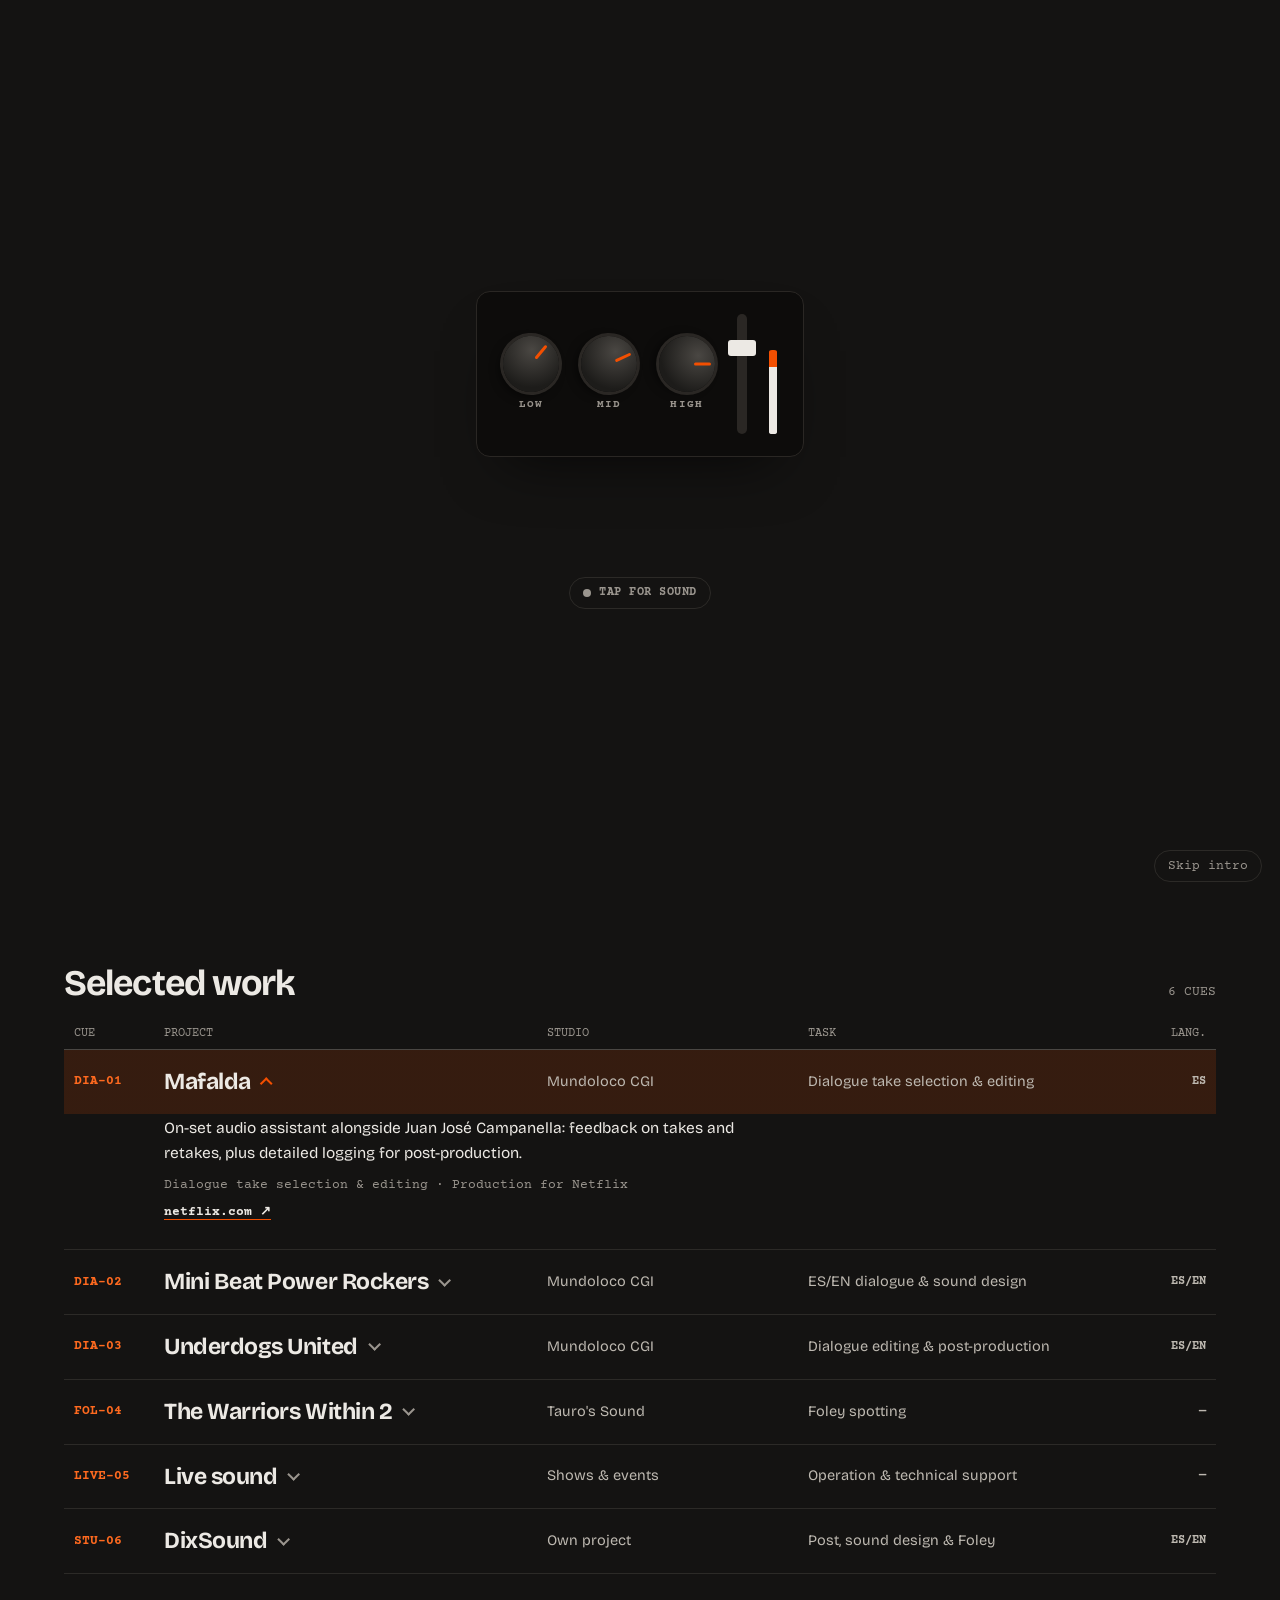
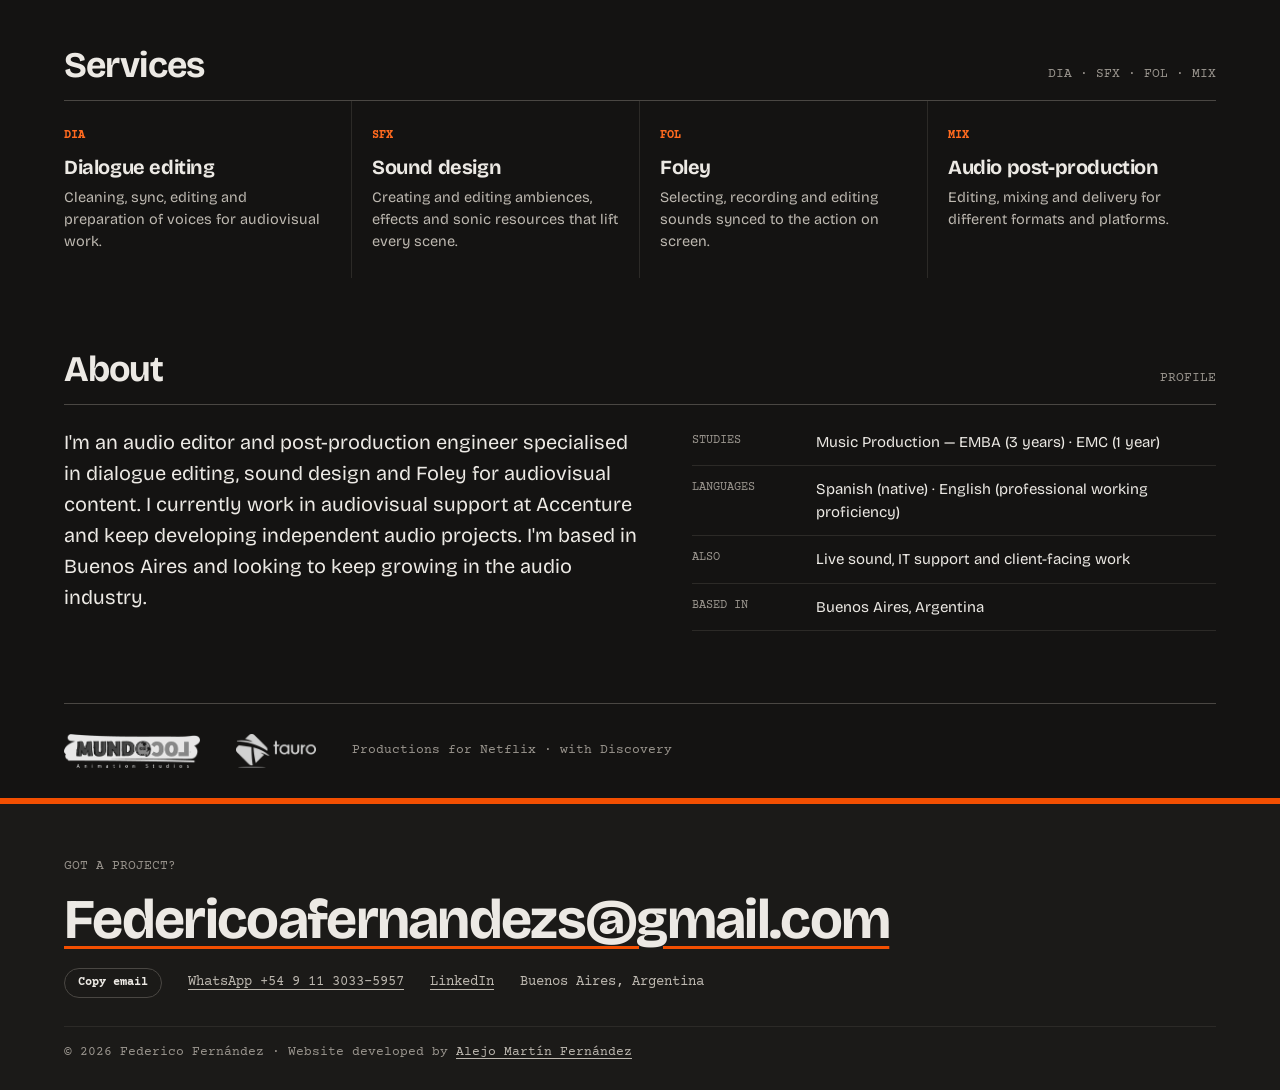
==== commit c84f2747: "entrada fix" ====
--- a/index.html
+++ b/index.html
@@ -41,7 +41,7 @@
 <link rel="preconnect" href="https://fonts.googleapis.com">
 <link rel="preconnect" href="https://fonts.gstatic.com" crossorigin>
 <link rel="stylesheet" href="https://fonts.googleapis.com/css2?family=Bricolage+Grotesque:opsz,wght@12..96,400..700&family=Courier+Prime:wght@400;700&family=Archivo:wdth,wght@66,800&display=swap">
-<link rel="preload" as="image" href="img/fede-oscuro-720.webp" imagesrcset="img/fede-oscuro-480.webp 480w, img/fede-oscuro-720.webp 720w, img/fede-oscuro-960.webp 960w" imagesizes="(max-width: 820px) 230px, 380px">
+<link rel="preload" as="image" href="img/hero-oscuro-960.webp" imagesrcset="img/hero-oscuro-640.webp 640w, img/hero-oscuro-960.webp 960w, img/hero-oscuro-1254.webp 1254w" imagesizes="(max-width: 820px) 100vw, 42vw">
 <link rel="stylesheet" href="css/styles.css">
 
 <script type="application/ld+json">
@@ -51,7 +51,7 @@
   "name": "Federico Fernández",
   "jobTitle": "Editor y postproductor de audio",
   "url": "https://federicofernandez.com.ar/",
-  "image": "https://federicofernandez.com.ar/img/fede-oscuro-720.webp",
+  "image": "https://federicofernandez.com.ar/img/hero-oscuro-960.webp",
   "email": "mailto:Federicoafernandezs@gmail.com",
   "address": {"@type": "PostalAddress", "addressLocality": "Buenos Aires", "addressCountry": "AR"},
   "knowsLanguage": ["es", "en"],
@@ -73,10 +73,7 @@
       <div class="fd"><i></i></div><div class="mt"></div>
     </div>
     <p class="inm" id="intro-name">Federico Fernández<small>Audio post-production</small></p>
-    <div class="gate" id="gate">
-      <button type="button" class="btn btn-p" data-sound="1" data-en="Enter with sound">Entrar con sonido</button>
-      <button type="button" class="btn" data-sound="0" data-en="Enter without sound">Entrar sin sonido</button>
-    </div>
+    <button type="button" class="snd" id="snd" aria-pressed="false"><i></i><span data-en="Tap for sound">Tocá para activar el sonido</span></button>
   </div>
   <button type="button" class="skip" id="skip" data-en="Skip intro">Saltar intro</button>
 </div>
@@ -108,22 +105,35 @@
 </header>
 
 <main id="top">
-  <section class="wrap hero">
-    <div class="hero-text">
-      <p class="eyebrow rv" data-en="Audio editor &amp; post-production — Buenos Aires">Editor y postproductor de audio — Buenos Aires</p>
-      <h1 class="rv" data-en="&lt;mark&gt;Dialogue editing&lt;/mark&gt;, &lt;mark&gt;sound design&lt;/mark&gt; and &lt;mark&gt;Foley&lt;/mark&gt; for animation, film and series.">Edición de <mark>diálogos</mark>, <mark>diseño sonoro</mark> y <mark>Foley</mark> para animación, cine y series.</h1>
-      <p class="lead rv" data-en="I've worked on productions for Netflix and Discovery through Mundoloco CGI, and on Foley for The Warriors Within 2 with Tauro's Sound.">Trabajé en producciones para Netflix y Discovery a través de Mundoloco CGI, y en Foley para The Warriors Within 2 con Tauro's Sound.</p>
-      <div class="ctas rv">
-        <a class="btn btn-p" href="#trabajos" data-en="Listen to my work">Escuchar trabajos</a>
-        <a class="btn" href="cv/federico-fernandez-cv.pdf" target="_blank" rel="noopener" data-en="Download CV">Descargar CV</a>
+  <section class="hero" id="inicio" aria-labelledby="h-hero">
+    <div class="wrap hero-sheet" aria-hidden="true">
+      <span><b>Cue sheet</b> — Portfolio 2026</span><span data-en="Editor: F. Fernández">Editor: F. Fernández</span><span>Reel 01</span><span>DIA · SFX · FOL · MIX</span>
+    </div>
+    <div class="wrap hero-main">
+      <div class="hero-text">
+        <p class="eyebrow hi" data-en="Audio editor &amp; post-production — Buenos Aires">Editor y postproductor de audio — Buenos Aires</p>
+        <h1 id="h-hero" class="hi" data-en="&lt;mark&gt;Dialogue editing&lt;/mark&gt;, &lt;mark&gt;sound design&lt;/mark&gt; and &lt;mark&gt;Foley&lt;/mark&gt; for animation, film and series.">Edición de <mark>diálogos</mark>, <mark>diseño sonoro</mark> y <mark>Foley</mark> para animación, cine y series.</h1>
+        <p class="lead hi" data-en="I'm Federico Fernández. I've worked on productions for Netflix and Discovery through Mundoloco CGI, and on Foley for The Warriors Within 2 with Tauro's Sound.">Soy Federico Fernández. Trabajé en producciones para Netflix y Discovery a través de Mundoloco CGI, y en Foley para The Warriors Within 2 con Tauro's Sound.</p>
+        <div class="ctas hi">
+          <a class="btn btn-p" href="#trabajos" data-en="Listen to my work">Escuchar trabajos</a>
+          <a class="btn" href="cv/federico-fernandez-cv.pdf" target="_blank" rel="noopener" data-en="Download CV">Descargar CV</a>
+        </div>
+        <dl class="credits hi"><dt data-en="Credits">Créditos</dt><dd>Mafalda · Mini Beat Power Rockers · Underdogs United · The Warriors Within 2</dd></dl>
       </div>
     </div>
-    <figure class="frm rv">
-      <img class="ph ph-d" src="img/fede-oscuro-720.webp" srcset="img/fede-oscuro-480.webp 480w, img/fede-oscuro-720.webp 720w, img/fede-oscuro-960.webp 960w" sizes="(max-width: 820px) 230px, 380px" width="720" height="960" alt="Retrato de Federico Fernández" fetchpriority="high">
-      <img class="ph ph-l" src="img/fede-claro-720.webp" srcset="img/fede-claro-480.webp 480w, img/fede-claro-720.webp 720w, img/fede-claro-960.webp 960w" sizes="(max-width: 820px) 230px, 380px" width="720" height="960" alt="Retrato de Federico Fernández" loading="lazy">
+    <figure class="hero-ph hi">
+      <img class="ph-d" src="img/hero-oscuro-960.webp" srcset="img/hero-oscuro-640.webp 640w, img/hero-oscuro-960.webp 960w, img/hero-oscuro-1254.webp 1254w" sizes="(max-width: 820px) 100vw, 42vw" width="1254" height="1254" alt="Retrato de Federico Fernández" fetchpriority="high">
+      <img class="ph-l" src="img/hero-claro-900.webp" srcset="img/hero-claro-640.webp 640w, img/hero-claro-900.webp 900w, img/hero-claro-1086.webp 1086w" sizes="(max-width: 820px) 100vw, 42vw" width="1086" height="1448" alt="Retrato de Federico Fernández" loading="lazy">
       <span class="note" aria-hidden="true">FF — DIA / SFX / FOL</span>
-      <figcaption class="burn" aria-hidden="true"><span id="tc">TC 01:00:00:00</span><span>V1</span></figcaption>
+      <figcaption class="burn" aria-hidden="true">FF_RETRATO · V1</figcaption>
     </figure>
+    <div class="hero-tl" aria-hidden="false">
+      <div class="wrap">
+        <span class="tc" id="tc" aria-hidden="true">01:00:00:00</span>
+        <div class="ruler" aria-hidden="true"><i></i></div>
+        <a class="scroll" href="#trabajos"><span aria-hidden="true">↓</span><em style="font-style:normal" data-en="Work">Trabajos</em></a>
+      </div>
+    </div>
   </section>
 
   <section class="wrap sec" id="trabajos" aria-labelledby="h-work">
--- a/css/styles.css
+++ b/css/styles.css
@@ -58,26 +58,56 @@
 .lang button[aria-pressed="true"]{background:var(--ink);color:var(--bg)}
 .menu-btn{display:none}
 
-/* ---------- hero ---------- */
-.hero{display:grid;grid-template-columns:minmax(0,1.4fr) minmax(0,.6fr);gap:clamp(24px,4vw,56px);padding-block:clamp(36px,6vw,76px) 36px;align-items:end;border-bottom:1px solid var(--line)}
-.hero>*{min-width:0}
-.eyebrow{font:400 13px/1.4 var(--f-c);text-transform:uppercase;letter-spacing:.04em;margin:0 0 18px;color:var(--ink2)}
-h1{font-size:clamp(34px,5.6vw,76px);line-height:1.02;letter-spacing:-.035em;margin:0;font-weight:700;font-variation-settings:"opsz" 96;text-wrap:balance}
-h1 mark{color:inherit;background:linear-gradient(var(--mk),var(--mk)) no-repeat 0 88%/0% 40%;transition:background-size .8s var(--ease)}
-.ready h1 mark{background-size:100% 40%}
+/* ---------- hero (pantalla completa) ---------- */
+.hero{position:relative;min-height:calc(100svh - 63px);display:flex;flex-direction:column;overflow:hidden;border-bottom:1px solid var(--line)}
+.hero-sheet{display:flex;flex-wrap:wrap;gap:6px 28px;padding-block:16px;font:400 11.5px/1.3 var(--f-c);text-transform:uppercase;letter-spacing:.06em;color:var(--mut);position:relative;z-index:2}
+.hero-sheet b{color:var(--acc);font-weight:700}
+.hero-main{flex:1;display:flex;align-items:center;position:relative;z-index:2;padding-block:clamp(16px,4vh,48px)}
+.hero-text{width:min(100%,820px);max-width:56%}
+.eyebrow{font:400 13px/1.4 var(--f-c);text-transform:uppercase;letter-spacing:.05em;margin:0 0 22px;color:var(--ink2);display:flex;align-items:center;gap:10px}
+.eyebrow::before{content:"";width:9px;height:9px;border-radius:50%;background:var(--o);box-shadow:0 0 0 0 rgba(243,79,1,.6);animation:rec 2s infinite}
+@keyframes rec{0%{box-shadow:0 0 0 0 rgba(243,79,1,.55)}70%{box-shadow:0 0 0 10px rgba(243,79,1,0)}100%{box-shadow:0 0 0 0 rgba(243,79,1,0)}}
+h1{font-size:clamp(34px,min(5.4vw,8vh),92px);line-height:.98;letter-spacing:-.04em;margin:0;font-weight:700;font-variation-settings:"opsz" 96;text-wrap:balance}
+h1 mark{color:inherit;background:linear-gradient(var(--mk),var(--mk)) no-repeat 0 88%/0% 38%;transition:background-size .8s var(--ease)}
+.ready h1 mark{background-size:100% 38%}
 .ready h1 mark:nth-of-type(2){transition-delay:.22s}
 .ready h1 mark:nth-of-type(3){transition-delay:.44s}
-.lead{margin:20px 0 0;max-width:56ch;font-size:16.5px;line-height:1.6;color:var(--ink2)}
-.ctas{display:flex;flex-wrap:wrap;gap:10px;margin-top:24px}
-.frm{position:relative;margin:0;width:100%;max-width:380px;justify-self:end}
-.frm .ph{width:100%;height:auto;aspect-ratio:3/4;object-fit:cover;background:var(--bg2)}
+.lead{margin:24px 0 0;max-width:52ch;font-size:clamp(16px,1.25vw,18.5px);line-height:1.6;color:var(--ink2)}
+.ctas{display:flex;flex-wrap:wrap;gap:10px;margin-top:28px}
+.credits{margin:34px 0 0;display:grid;grid-template-columns:auto minmax(0,1fr);gap:4px 16px;font:400 12.5px/1.6 var(--f-c);color:var(--mut);max-width:62ch}
+.credits dt{text-transform:uppercase;color:var(--acc);font-weight:700}
+.credits dd{margin:0;color:var(--ink2)}
+/* foto a sangre a la derecha */
+.hero-ph{position:absolute;top:0;right:0;bottom:56px;width:min(42vw,800px);margin:0;z-index:1}
+.hero-ph img{width:100%;height:100%;object-fit:cover;object-position:50% 18%}
 .ph-l{display:none}
 [data-site="light"] .ph-d{display:none}
 [data-site="light"] .ph-l{display:block}
-.burn{position:absolute;left:10px;right:10px;bottom:10px;display:flex;justify-content:space-between;font:700 12px/1 var(--f-c);color:#fff;font-variant-numeric:tabular-nums}
-.burn span{background:rgba(0,0,0,.62);padding:4px 6px;border-radius:2px}
-.note{position:absolute;top:12px;left:-12px;background:var(--o);color:#111;font:700 11.5px/1.2 var(--f-c);padding:6px 9px;transform:rotate(-3deg);transition:transform .5s var(--ease)}
-.frm:hover .note{transform:rotate(0) translateX(4px)}
+.ph-d{-webkit-mask-image:linear-gradient(90deg,transparent 0,#000 30%);mask-image:linear-gradient(90deg,transparent 0,#000 30%)}
+.ph-l{object-position:50% 12%!important;-webkit-mask-image:linear-gradient(90deg,transparent 0,#000 22%);mask-image:linear-gradient(90deg,transparent 0,#000 22%)}
+.hero-ph::after{content:"";position:absolute;inset:auto 0 0 0;height:30%;background:linear-gradient(transparent,var(--bg));pointer-events:none;transition:background .45s}
+.note{position:absolute;top:22%;left:14%;z-index:2;background:var(--o);color:#111;font:700 11.5px/1.2 var(--f-c);padding:6px 9px;transform:rotate(-3deg);transition:transform .5s var(--ease)}
+.hero-ph:hover .note{transform:rotate(0) translateX(4px)}
+.burn{position:absolute;right:clamp(16px,3.5vw,44px);bottom:16px;z-index:2;font:700 11.5px/1 var(--f-c);color:var(--ink2);letter-spacing:.04em}
+/* línea de tiempo al pie del hero */
+.hero-tl{position:relative;z-index:3;height:56px;border-top:1px solid var(--line);background:var(--bg);transition:background-color .45s}
+.hero-tl .wrap{height:100%;display:flex;align-items:center;gap:20px}
+.tc{font:700 14px/1 var(--f-c);font-variant-numeric:tabular-nums;color:var(--ink);background:var(--bg2);border:1px solid var(--rule);padding:8px 10px;border-radius:3px;white-space:nowrap}
+.tc b{color:var(--acc);font-weight:700}
+.ruler{flex:1;position:relative;height:22px;overflow:hidden;background:repeating-linear-gradient(90deg,var(--line) 0 1px,transparent 1px 12px) 0 100%/100% 6px no-repeat,repeating-linear-gradient(90deg,var(--ink2) 0 1px,transparent 1px 96px) 0 100%/100% 14px no-repeat}
+.ruler i{position:absolute;top:0;bottom:0;left:0;right:0;animation:head 18s linear infinite;will-change:transform}
+.ruler i::before{content:"";position:absolute;left:0;top:0;bottom:0;width:2px;background:var(--o)}
+.ruler i::after{content:"";position:absolute;left:-5px;top:0;border:6px solid transparent;border-top:7px solid var(--o)}
+@keyframes head{from{transform:translateX(0)}to{transform:translateX(100%)}}
+.paused .ruler i{animation-play-state:paused}
+.scroll{display:inline-flex;align-items:center;gap:10px;font:700 12px/1 var(--f-c);text-transform:uppercase;text-decoration:none;color:var(--ink);white-space:nowrap}
+.scroll span{display:grid;place-items:center;width:30px;height:30px;border:1px solid var(--line);border-radius:50%;transition:transform .4s var(--ease),background-color .25s}
+.scroll:hover span{transform:translateY(3px);background:var(--o);border-color:var(--o);color:#111}
+/* entrada del hero después de la intro */
+.js .hero .hi{opacity:0;transform:translateY(22px);transition:opacity .8s var(--ease),transform .9s var(--ease)}
+.js .hero-ph.hi{transform:scale(1.04);transition:opacity 1.2s var(--ease),transform 1.6s var(--ease)}
+.ready .hero .hi{opacity:1;transform:none}
+.ready .hero .hi:nth-child(2){transition-delay:.08s}.ready .hero .hi:nth-child(3){transition-delay:.16s}.ready .hero .hi:nth-child(4){transition-delay:.24s}.ready .hero .hi:nth-child(5){transition-delay:.32s}
 
 /* ---------- secciones ---------- */
 .sec{padding-block:clamp(40px,6vw,64px) 8px}
@@ -186,8 +216,10 @@
 .inm{margin:0;text-align:center;font:800 clamp(28px,4.4vw,46px)/1 var(--f-x);font-variation-settings:"wdth" 66;text-transform:uppercase;color:var(--ink);clip-path:inset(0 100% 0 0);transition:clip-path .65s var(--ease)}
 .inm small{display:block;font:700 12px/1.9 var(--f-c);color:var(--o);letter-spacing:.14em}
 .inm.on{clip-path:inset(0 0 0 0)}
-.gate{display:flex;flex-wrap:wrap;gap:10px;justify-content:center;transition:opacity .3s}
-.gate.gone{opacity:0;pointer-events:none}
+.snd{display:inline-flex;align-items:center;gap:8px;font:700 12px/1 var(--f-c);text-transform:uppercase;letter-spacing:.04em;background:transparent;color:var(--mut);border:1px solid var(--rule);border-radius:999px;padding:9px 13px;cursor:pointer;opacity:0;transition:opacity .4s}
+.snd.show{opacity:1}
+.snd i{width:8px;height:8px;border-radius:50%;background:var(--mut)}
+.snd.on i{background:var(--o)}
 .skip{position:absolute;right:18px;bottom:calc(18px + env(safe-area-inset-bottom,0px));font:400 12.5px/1 var(--f-c);background:transparent;color:var(--mut);border:1px solid var(--rule);border-radius:999px;padding:9px 13px;cursor:pointer}
 
 /* ---------- responsive ---------- */
@@ -203,12 +235,27 @@
   .nav a{padding-block:13px;border-bottom:1px solid var(--rule)}
   .nav a::after{display:none}
   .tools{margin-left:auto}
-  .hero{grid-template-columns:1fr;padding-top:26px}
-  .frm{justify-self:start;max-width:230px;margin-left:12px;order:-1}
+  .hero-sheet{display:none}
+  .hero-main{align-items:flex-end;padding-block:0 22px}
+  .hero-text{max-width:100%}
+  .hero-ph{inset:0 0 56px 0;width:100%}
+  .hero-ph img{object-position:50% 8%!important}
+  .ph-d,.ph-l{-webkit-mask-image:none;mask-image:none}
+  .hero-ph::after{height:62%;background:linear-gradient(transparent,var(--bg) 62%)}
+  .note{top:18px;left:16px}
+  .burn{display:none}
+  .credits{display:none}
+  h1{font-size:clamp(30px,8.6vw,46px)}
+  .eyebrow{margin-bottom:12px;font-size:12px}
+  .lead{margin-top:14px;font-size:15px}
+  .ctas{margin-top:18px}
+  .ruler{display:none}
+  .hero-tl .wrap{justify-content:space-between}
   .th{display:none}
   .rowb{grid-template-columns:50px minmax(0,1fr) auto;row-gap:5px;padding-block:17px}
   .rowb .st{grid-column:2;grid-row:2}
   .rowb .ta{display:none}
+  .hero{min-height:calc(100svh - 63px)}
   .xin{grid-template-columns:1fr;padding-left:10px;gap:18px}
   .sv{grid-template-columns:1fr 1fr}
   .sv>div{padding:18px 14px!important;border-bottom:1px solid var(--rule)}
@@ -228,19 +275,17 @@
   .fd,.mt{height:96px}
   .fd.up i{transform:translateY(-60px)}
 }
-/* notebooks bajas: que el primer cue asome */
-@media (min-width:821px) and (max-height:720px){
-  .hero{padding-block:24px 24px}
-  h1{font-size:clamp(34px,4vw,54px)}
-  .frm{max-width:250px}
-  #trabajos{padding-top:26px}
-  .lead{margin-top:14px}
-  .ctas{margin-top:18px}
-}
-@media (min-width:1600px){
-  .wrap{max-width:1400px}
-  .frm{max-width:430px}
-}
+/* notebooks bajas (1366x650): todo entra en el pantallazo */
+@media (min-width:821px) and (max-height:760px){
+  .eyebrow{margin-bottom:14px}
+  .lead{margin-top:16px}
+  .ctas{margin-top:20px}
+  .credits{margin-top:20px}
+  .hero-sheet{padding-block:12px}
+}
+@media (min-width:821px) and (max-height:700px){ .credits{display:none} .hero-main{padding-block:12px} }
+@media (min-width:1600px){ .wrap{max-width:1400px} }
+@media (max-width:820px) and (max-height:700px){ .lead{display:none} h1{font-size:clamp(28px,8.4vw,40px)} }
 
 @media (prefers-reduced-motion: reduce){
   html{scroll-behavior:auto}
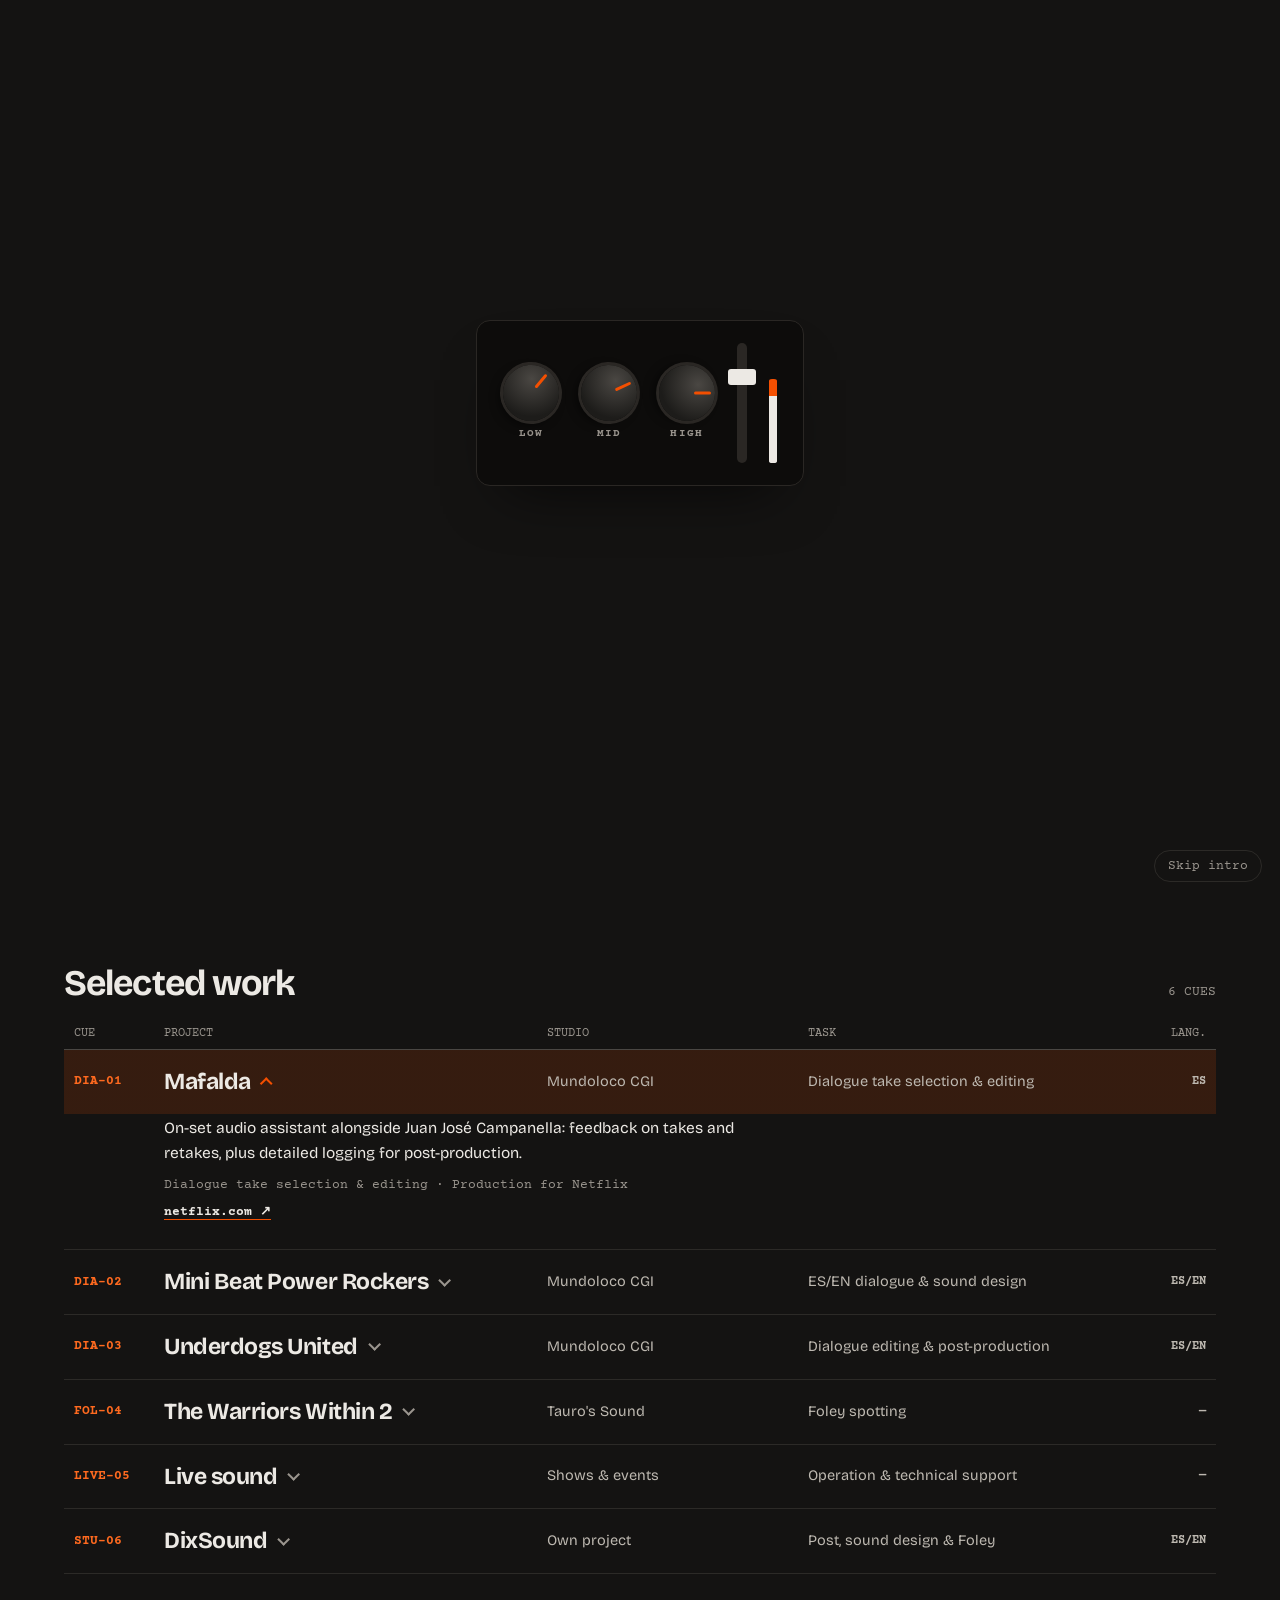
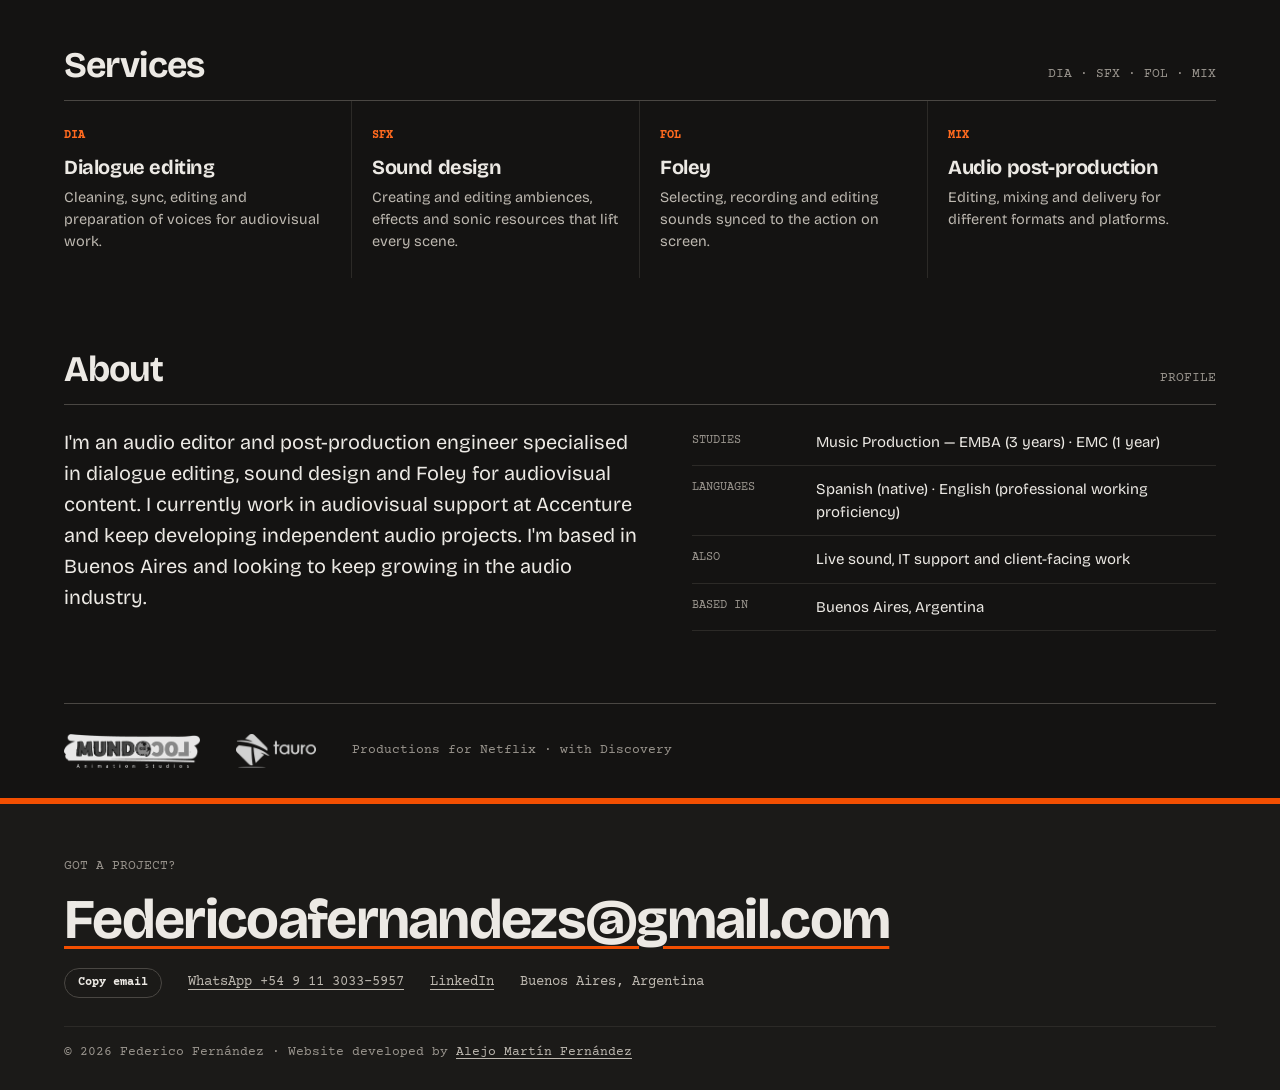
==== commit b72456a8: "entrada fix 2" ====
--- a/index.html
+++ b/index.html
@@ -73,7 +73,6 @@
       <div class="fd"><i></i></div><div class="mt"></div>
     </div>
     <p class="inm" id="intro-name">Federico Fernández<small>Audio post-production</small></p>
-    <button type="button" class="snd" id="snd" aria-pressed="false"><i></i><span data-en="Tap for sound">Tocá para activar el sonido</span></button>
   </div>
   <button type="button" class="skip" id="skip" data-en="Skip intro">Saltar intro</button>
 </div>
--- a/css/styles.css
+++ b/css/styles.css
@@ -216,10 +216,6 @@
 .inm{margin:0;text-align:center;font:800 clamp(28px,4.4vw,46px)/1 var(--f-x);font-variation-settings:"wdth" 66;text-transform:uppercase;color:var(--ink);clip-path:inset(0 100% 0 0);transition:clip-path .65s var(--ease)}
 .inm small{display:block;font:700 12px/1.9 var(--f-c);color:var(--o);letter-spacing:.14em}
 .inm.on{clip-path:inset(0 0 0 0)}
-.snd{display:inline-flex;align-items:center;gap:8px;font:700 12px/1 var(--f-c);text-transform:uppercase;letter-spacing:.04em;background:transparent;color:var(--mut);border:1px solid var(--rule);border-radius:999px;padding:9px 13px;cursor:pointer;opacity:0;transition:opacity .4s}
-.snd.show{opacity:1}
-.snd i{width:8px;height:8px;border-radius:50%;background:var(--mut)}
-.snd.on i{background:var(--o)}
 .skip{position:absolute;right:18px;bottom:calc(18px + env(safe-area-inset-bottom,0px));font:400 12.5px/1 var(--f-c);background:transparent;color:var(--mut);border:1px solid var(--rule);border-radius:999px;padding:9px 13px;cursor:pointer}
 
 /* ---------- responsive ---------- */
